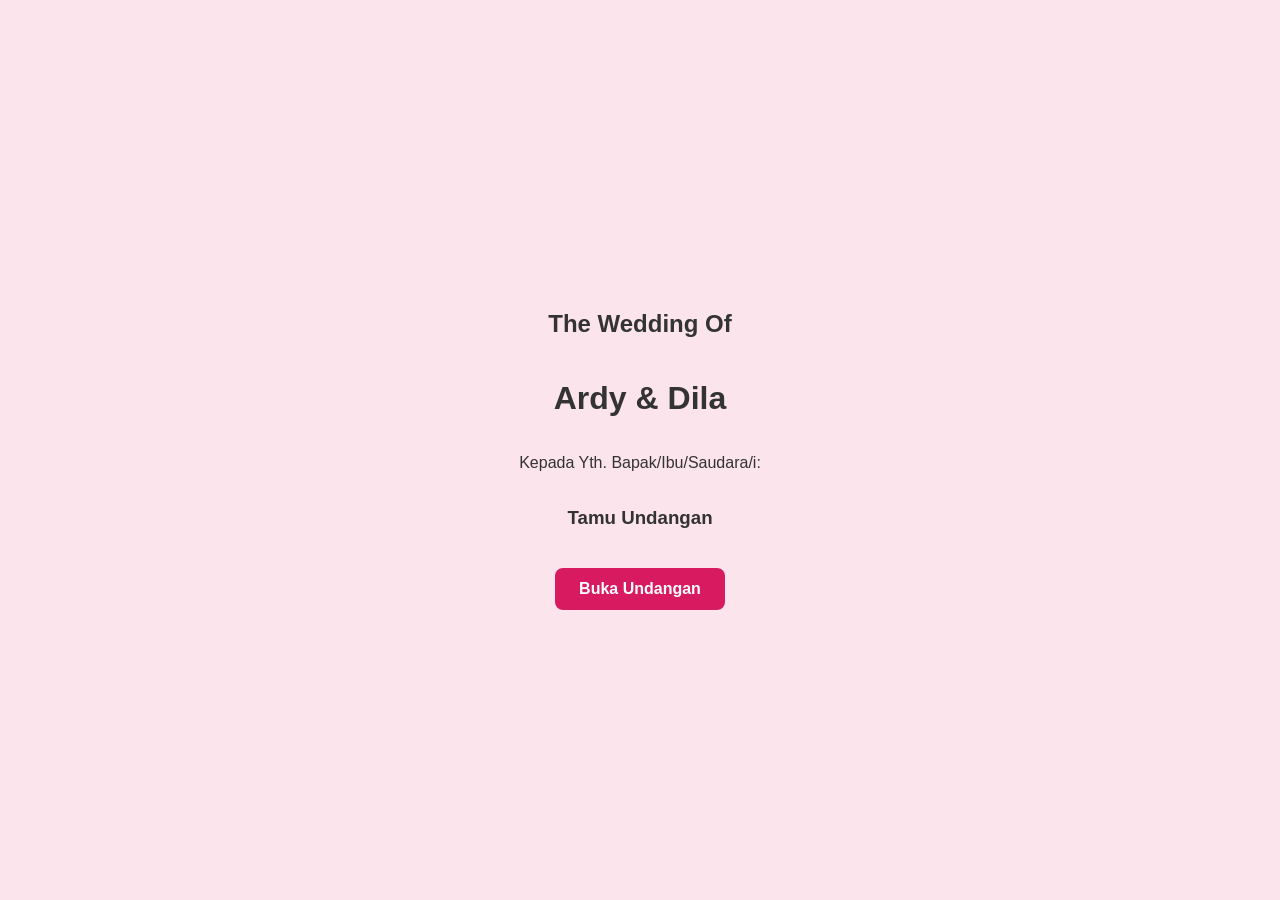
==== index.html @ 72e8aa93 "Update index.html" ====
<!DOCTYPE html>
<html lang="id">
<head>
    <meta charset="UTF-8">
    <meta name="viewport" content="width=device-width, initial-scale=1.0">
    <title>Undangan Pernikahan</title>
    <style>
        /* Ini bagian CSS untuk mengatur desain dan warna */
        body { font-family: 'Arial', sans-serif; margin: 0; padding: 0; text-align: center; background-color: #fdfdfd; color: #333; }
        
        /* Desain Sampul (Cover) */
        #cover { height: 100vh; display: flex; flex-direction: column; justify-content: center; align-items: center; background-color: #fce4ec; transition: top 1s ease-in-out; position: fixed; width: 100%; top: 0; z-index: 10; }
        .hidden { top: -100vh !important; } /* Animasi sampul terangkat ke atas */
        
        /* Desain Tombol */
        .btn { padding: 12px 24px; background-color: #d81b60; color: white; border: none; border-radius: 8px; cursor: pointer; font-size: 16px; margin-top: 20px; font-weight: bold; }
        .btn:hover { background-color: #ad144d; }
        
        /* Desain Konten Utama */
        #content { padding: 50px 20px; display: none; }
        .section { margin-bottom: 60px; }
        .timer { display: flex; justify-content: center; gap: 15px; font-size: 20px; font-weight: bold; color: #d81b60; margin-top:20px; }
    </style>
</head>
<body>

    <!-- BAGIAN SAMPUL (COVER) -->
    <div id="cover">
        <h2>The Wedding Of</h2>
        <h1>Ardy & Dila</h1>
        <p>Kepada Yth. Bapak/Ibu/Saudara/i:</p>
        
        <!-- Nama tamu akan otomatis berubah di sini -->
        <h3 id="nama-tamu">Tamu Undangan</h3> 
        
        <button class="btn" onclick="bukaUndangan()">Buka Undangan</button>
    </div>

    <!-- BAGIAN KONTEN UTAMA (Muncul setelah tombol diklik) -->
    <div id="content">
        <div class="section">
            <h2>Save The Date</h2>
            <p>Kami mengundang Anda untuk hadir pada hari bahagia kami:</p>
            <!-- Angka hitung mundur akan muncul di sini -->
            <div class="timer" id="countdown"></div>
        </div>

       <div class="section">
            <h2>Mempelai</h2>
            <p>
                <strong>Lalu Ardy Atmusani</strong><br>
                Putra dari<br>
                Bpk. Lalu Pujiatim & Ibu Ilfat Isroi Nirwani
            </p>
            
            <p>&</p>
            
            <p>
                <strong>Dila Soviana</strong><br>
                Putri dari<br>
                Bpk. Edy Damara & Ibu Ellya Nurmala
            </p>
        </div>

        <div class="section">
            <h2>Detail Acara</h2>
            <p><strong>Akad Nikah</strong><br>Minggu, 24 Oktober 2026<br>08.00 - 10.00 WIB</p>
            <p><strong>Resepsi</strong><br>Minggu, 24 Oktober 2026<br>11.00 - Selesai</p>
            <!-- Ganti href dengan link Google Maps gedung acara Anda -->
            <a href="https://maps.app.goo.gl/V5G1ffjQq5KHocdG9" target="_blank"><button class="btn">Buka Google Maps</button></a>
        </div>
    </div>

    <!-- JAVASCRIPT (Untuk fitur interaktif) -->
    <script>
        // 1. Mengambil nama tamu dari URL (contoh link: websiteanda.com/?to=Budi)
        const urlParams = new URLSearchParams(window.location.search);
        const namaTamu = urlParams.get('to');
        if (namaTamu) {
            document.getElementById('nama-tamu').innerText = namaTamu;
        }

        // 2. Fungsi membuka undangan (menghilangkan cover)
        function bukaUndangan() {
            document.getElementById('cover').classList.add('hidden');
            setTimeout(() => {
                document.getElementById('content').style.display = 'block';
            }, 800); // Menunggu animasi cover selesai
        }

        // 3. Fitur Hitung Mundur (Ganti tanggal di bawah dengan tanggal acara Anda)
        const tanggalPernikahan = new Date("Oct 24, 2026 11:00:00").getTime();
        setInterval(function() {
            const sekarang = new Date().getTime();
            const jarak = tanggalPernikahan - sekarang;

            const hari = Math.floor(jarak / (1000 * 60 * 60 * 24));
            const jam = Math.floor((jarak % (1000 * 60 * 60 * 24)) / (1000 * 60 * 60));
            const menit = Math.floor((jarak % (1000 * 60 * 60)) / (1000 * 60));
            const detik = Math.floor((jarak % (1000 * 60)) / 1000);

            if(jarak > 0) {
                document.getElementById("countdown").innerHTML = hari + " Hari " + jam + " Jam " + menit + " Menit " + detik + " Detik ";
            } else {
                document.getElementById("countdown").innerHTML = "Acara Sedang Berlangsung / Selesai";
            }
        }, 1000);
    </script>
</body>
</html>
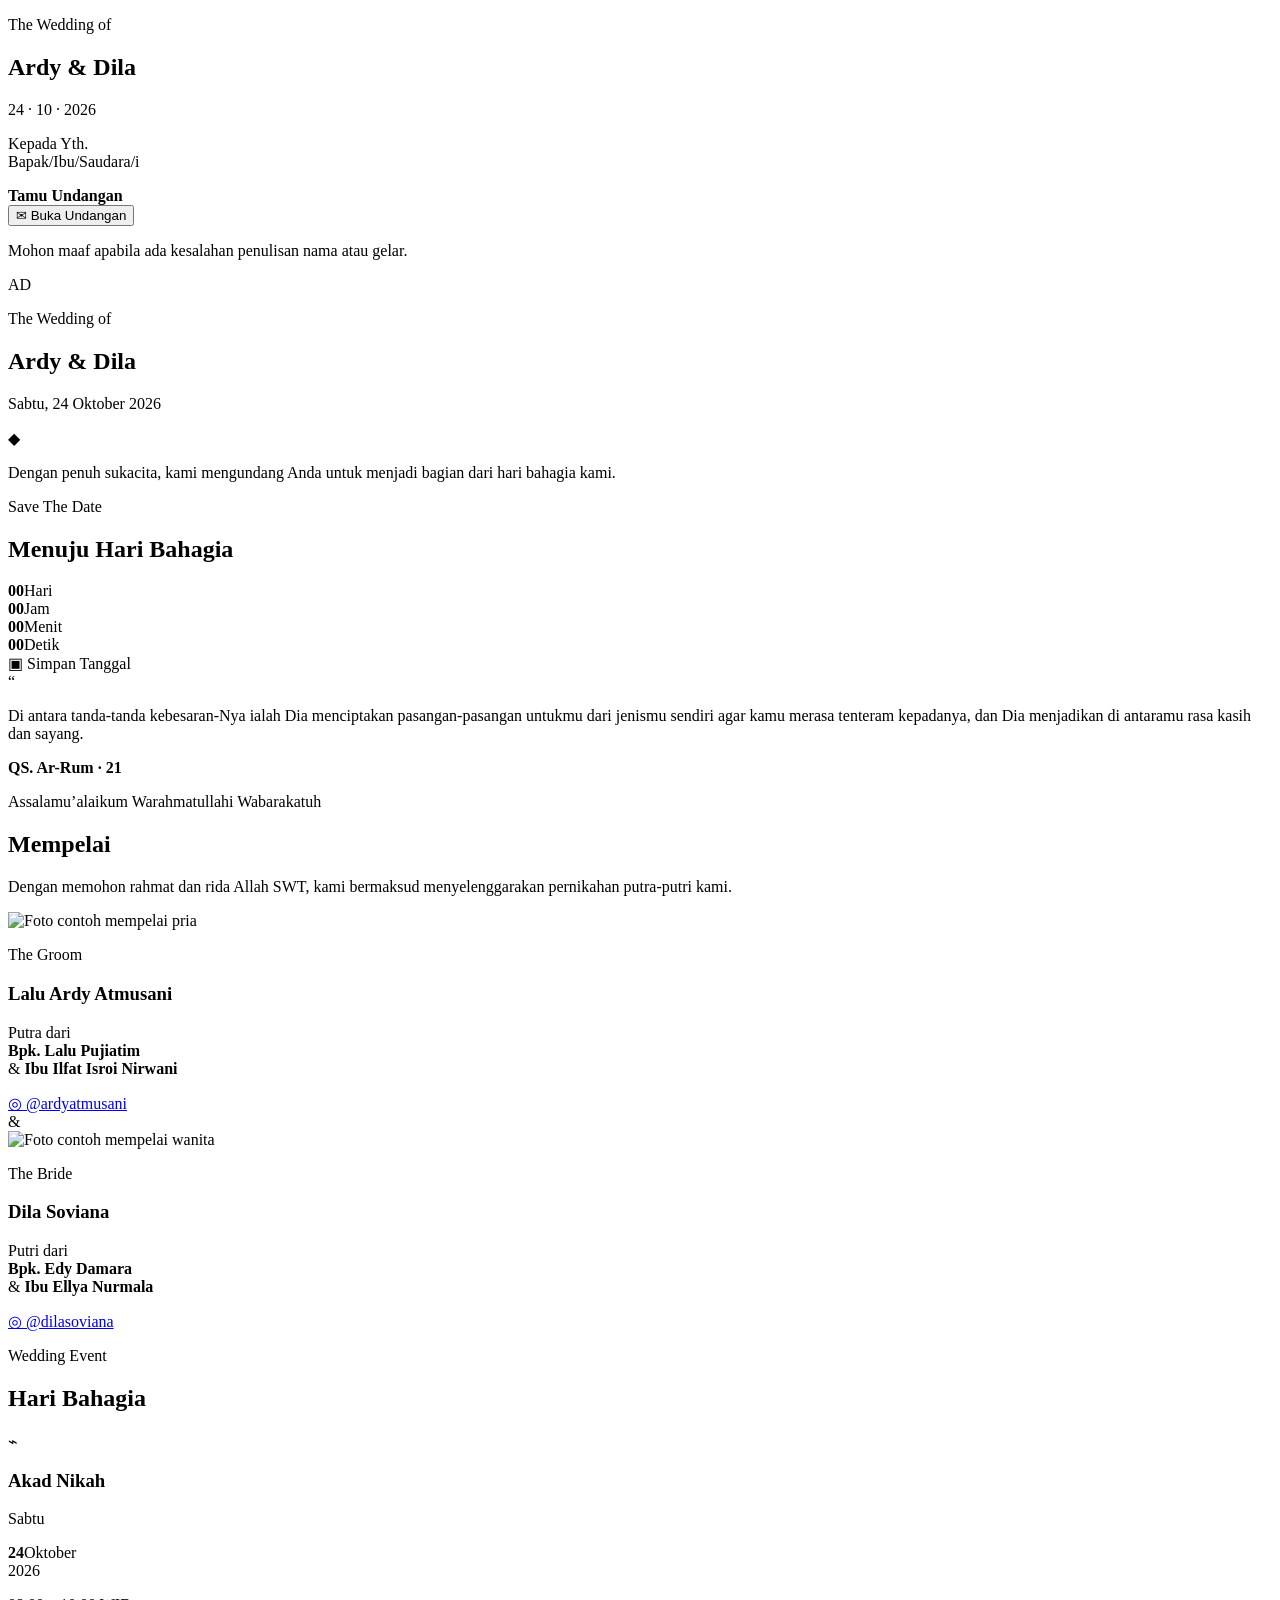
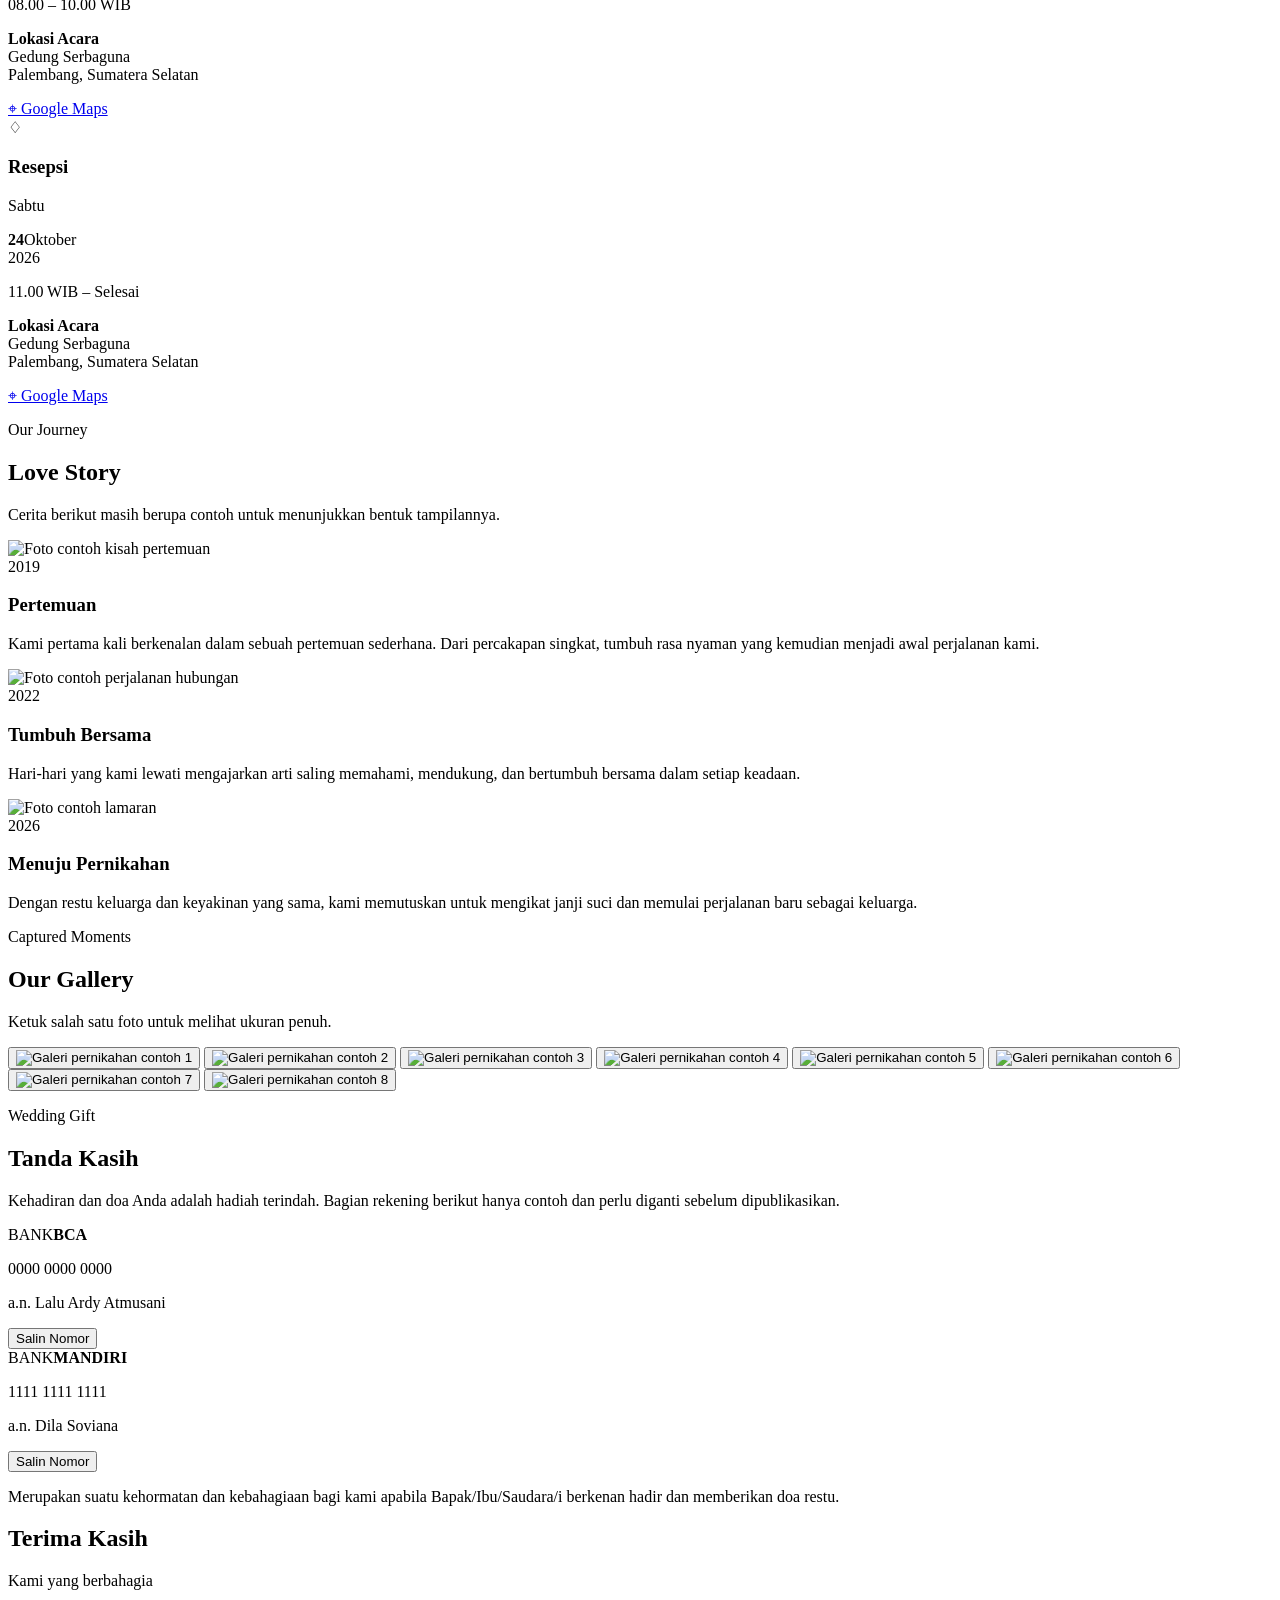
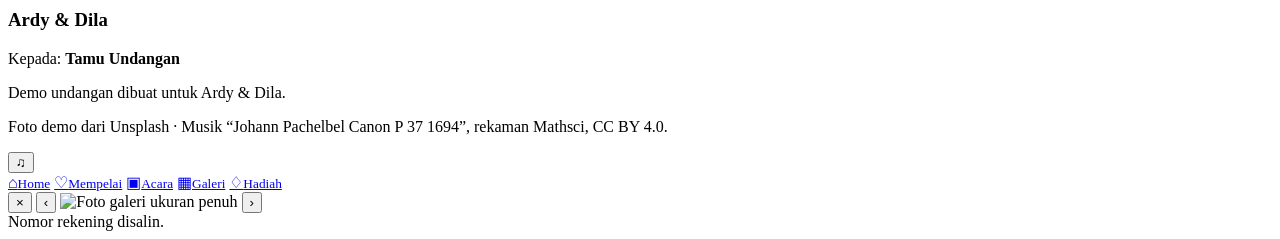
==== commit d688b0e8: "Add files via upload" ====
--- a/index.html
+++ b/index.html
@@ -1,110 +1,312 @@
-<!DOCTYPE html>
+<!doctype html>
 <html lang="id">
 <head>
-    <meta charset="UTF-8">
-    <meta name="viewport" content="width=device-width, initial-scale=1.0">
-    <title>Undangan Pernikahan</title>
-    <style>
-        /* Ini bagian CSS untuk mengatur desain dan warna */
-        body { font-family: 'Arial', sans-serif; margin: 0; padding: 0; text-align: center; background-color: #fdfdfd; color: #333; }
-        
-        /* Desain Sampul (Cover) */
-        #cover { height: 100vh; display: flex; flex-direction: column; justify-content: center; align-items: center; background-color: #fce4ec; transition: top 1s ease-in-out; position: fixed; width: 100%; top: 0; z-index: 10; }
-        .hidden { top: -100vh !important; } /* Animasi sampul terangkat ke atas */
-        
-        /* Desain Tombol */
-        .btn { padding: 12px 24px; background-color: #d81b60; color: white; border: none; border-radius: 8px; cursor: pointer; font-size: 16px; margin-top: 20px; font-weight: bold; }
-        .btn:hover { background-color: #ad144d; }
-        
-        /* Desain Konten Utama */
-        #content { padding: 50px 20px; display: none; }
-        .section { margin-bottom: 60px; }
-        .timer { display: flex; justify-content: center; gap: 15px; font-size: 20px; font-weight: bold; color: #d81b60; margin-top:20px; }
-    </style>
+  <meta charset="utf-8">
+  <meta name="viewport" content="width=device-width, initial-scale=1, viewport-fit=cover">
+  <meta name="theme-color" content="#27342c">
+  <meta name="description" content="Undangan pernikahan Ardy & Dila — Sabtu, 24 Oktober 2026.">
+  <meta property="og:type" content="website">
+  <meta property="og:title" content="The Wedding of Ardy & Dila">
+  <meta property="og:description" content="Kami mengundang Anda untuk hadir pada hari bahagia kami.">
+  <meta property="og:image" content="https://images.unsplash.com/photo-1519741497674-611481863552?auto=format&fit=crop&w=1200&q=85">
+  <title>The Wedding of Ardy & Dila</title>
+
+  <link rel="preconnect" href="https://fonts.googleapis.com">
+  <link rel="preconnect" href="https://fonts.gstatic.com" crossorigin>
+  <link href="https://fonts.googleapis.com/css2?family=Cormorant+Garamond:wght@400;500;600;700&family=Great+Vibes&family=Montserrat:wght@300;400;500;600&display=swap" rel="stylesheet">
+  <link rel="stylesheet" href="assets/css/style.css">
 </head>
-<body>
-
-    <!-- BAGIAN SAMPUL (COVER) -->
-    <div id="cover">
-        <h2>The Wedding Of</h2>
-        <h1>Ardy & Dila</h1>
-        <p>Kepada Yth. Bapak/Ibu/Saudara/i:</p>
-        
-        <!-- Nama tamu akan otomatis berubah di sini -->
-        <h3 id="nama-tamu">Tamu Undangan</h3> 
-        
-        <button class="btn" onclick="bukaUndangan()">Buka Undangan</button>
+<body class="is-locked">
+  <noscript>
+    <div class="noscript">Aktifkan JavaScript untuk membuka undangan.</div>
+  </noscript>
+
+  <div id="petals" class="petals" aria-hidden="true"></div>
+
+  <section id="cover" class="cover" aria-label="Sampul undangan">
+    <div class="cover__image" aria-hidden="true"></div>
+    <div class="cover__overlay" aria-hidden="true"></div>
+    <div class="cover__frame" aria-hidden="true"></div>
+    <div class="cover__content">
+      <p class="eyebrow cover__eyebrow">The Wedding of</p>
+      <h1 class="cover__names">Ardy <span>&</span> Dila</h1>
+      <p class="cover__date">24 · 10 · 2026</p>
+
+      <div class="guest-card">
+        <p>Kepada Yth.<br>Bapak/Ibu/Saudara/i</p>
+        <strong id="guestNameCover">Tamu Undangan</strong>
+      </div>
+
+      <button id="openInvitation" class="button button--light" type="button">
+        <span class="button__icon" aria-hidden="true">✉</span>
+        Buka Undangan
+      </button>
+      <p class="cover__note">Mohon maaf apabila ada kesalahan penulisan nama atau gelar.</p>
     </div>
-
-    <!-- BAGIAN KONTEN UTAMA (Muncul setelah tombol diklik) -->
-    <div id="content">
-        <div class="section">
-            <h2>Save The Date</h2>
-            <p>Kami mengundang Anda untuk hadir pada hari bahagia kami:</p>
-            <!-- Angka hitung mundur akan muncul di sini -->
-            <div class="timer" id="countdown"></div>
-        </div>
-
-       <div class="section">
-            <h2>Mempelai</h2>
-            <p>
-                <strong>Lalu Ardy Atmusani</strong><br>
-                Putra dari<br>
-                Bpk. Lalu Pujiatim & Ibu Ilfat Isroi Nirwani
-            </p>
-            
-            <p>&</p>
-            
-            <p>
-                <strong>Dila Soviana</strong><br>
-                Putri dari<br>
-                Bpk. Edy Damara & Ibu Ellya Nurmala
-            </p>
-        </div>
-
-        <div class="section">
-            <h2>Detail Acara</h2>
-            <p><strong>Akad Nikah</strong><br>Minggu, 24 Oktober 2026<br>08.00 - 10.00 WIB</p>
-            <p><strong>Resepsi</strong><br>Minggu, 24 Oktober 2026<br>11.00 - Selesai</p>
-            <!-- Ganti href dengan link Google Maps gedung acara Anda -->
-            <a href="https://maps.app.goo.gl/V5G1ffjQq5KHocdG9" target="_blank"><button class="btn">Buka Google Maps</button></a>
-        </div>
-    </div>
-
-    <!-- JAVASCRIPT (Untuk fitur interaktif) -->
-    <script>
-        // 1. Mengambil nama tamu dari URL (contoh link: websiteanda.com/?to=Budi)
-        const urlParams = new URLSearchParams(window.location.search);
-        const namaTamu = urlParams.get('to');
-        if (namaTamu) {
-            document.getElementById('nama-tamu').innerText = namaTamu;
-        }
-
-        // 2. Fungsi membuka undangan (menghilangkan cover)
-        function bukaUndangan() {
-            document.getElementById('cover').classList.add('hidden');
-            setTimeout(() => {
-                document.getElementById('content').style.display = 'block';
-            }, 800); // Menunggu animasi cover selesai
-        }
-
-        // 3. Fitur Hitung Mundur (Ganti tanggal di bawah dengan tanggal acara Anda)
-        const tanggalPernikahan = new Date("Oct 24, 2026 11:00:00").getTime();
-        setInterval(function() {
-            const sekarang = new Date().getTime();
-            const jarak = tanggalPernikahan - sekarang;
-
-            const hari = Math.floor(jarak / (1000 * 60 * 60 * 24));
-            const jam = Math.floor((jarak % (1000 * 60 * 60 * 24)) / (1000 * 60 * 60));
-            const menit = Math.floor((jarak % (1000 * 60 * 60)) / (1000 * 60));
-            const detik = Math.floor((jarak % (1000 * 60)) / 1000);
-
-            if(jarak > 0) {
-                document.getElementById("countdown").innerHTML = hari + " Hari " + jam + " Jam " + menit + " Menit " + detik + " Detik ";
-            } else {
-                document.getElementById("countdown").innerHTML = "Acara Sedang Berlangsung / Selesai";
-            }
-        }, 1000);
-    </script>
+  </section>
+
+  <main id="invitation" class="page-shell" aria-hidden="true">
+    <section id="home" class="hero section section--full">
+      <div class="hero__image" aria-hidden="true"></div>
+      <div class="hero__overlay" aria-hidden="true"></div>
+      <div class="hero__content reveal reveal--zoom">
+        <div class="monogram" aria-label="Monogram AD">AD</div>
+        <p class="eyebrow">The Wedding of</p>
+        <h2 class="script-title script-title--hero">Ardy & Dila</h2>
+        <p class="hero__date">Sabtu, 24 Oktober 2026</p>
+        <div class="ornament" aria-hidden="true"><span></span>◆<span></span></div>
+        <p class="hero__welcome">Dengan penuh sukacita, kami mengundang Anda untuk menjadi bagian dari hari bahagia kami.</p>
+      </div>
+      <a class="scroll-cue" href="#countdown" aria-label="Gulir ke bawah"><span></span></a>
+    </section>
+
+    <section id="countdown" class="section section--cream countdown-section">
+      <div class="section__inner reveal">
+        <p class="eyebrow">Save The Date</p>
+        <h2 class="script-title">Menuju Hari Bahagia</h2>
+        <div id="countdownGrid" class="countdown" aria-label="Hitung mundur acara">
+          <div class="countdown__item"><strong id="days">00</strong><span>Hari</span></div>
+          <div class="countdown__item"><strong id="hours">00</strong><span>Jam</span></div>
+          <div class="countdown__item"><strong id="minutes">00</strong><span>Menit</span></div>
+          <div class="countdown__item"><strong id="seconds">00</strong><span>Detik</span></div>
+        </div>
+        <a id="calendarButton" class="button button--dark" target="_blank" rel="noopener noreferrer">
+          <span class="button__icon" aria-hidden="true">▣</span>
+          Simpan Tanggal
+        </a>
+      </div>
+    </section>
+
+    <section class="section verse-section">
+      <div class="verse-section__image" aria-hidden="true"></div>
+      <div class="verse-section__overlay" aria-hidden="true"></div>
+      <div class="section__inner verse reveal">
+        <span class="quote-mark" aria-hidden="true">“</span>
+        <p>Di antara tanda-tanda kebesaran-Nya ialah Dia menciptakan pasangan-pasangan untukmu dari jenismu sendiri agar kamu merasa tenteram kepadanya, dan Dia menjadikan di antaramu rasa kasih dan sayang.</p>
+        <strong>QS. Ar-Rum · 21</strong>
+      </div>
+    </section>
+
+    <section id="couple" class="section section--paper couple-section">
+      <div class="section__inner">
+        <div class="section-heading reveal">
+          <p class="eyebrow">Assalamu’alaikum Warahmatullahi Wabarakatuh</p>
+          <h2 class="script-title">Mempelai</h2>
+          <p>Dengan memohon rahmat dan rida Allah SWT, kami bermaksud menyelenggarakan pernikahan putra-putri kami.</p>
+        </div>
+
+        <article class="person reveal reveal--left">
+          <div class="person__portrait person__portrait--groom">
+            <img src="https://images.unsplash.com/photo-1500648767791-00dcc994a43e?auto=format&fit=crop&w=900&q=82" alt="Foto contoh mempelai pria" loading="lazy">
+          </div>
+          <p class="eyebrow">The Groom</p>
+          <h3>Lalu Ardy Atmusani</h3>
+          <p>Putra dari<br><strong>Bpk. Lalu Pujiatim</strong><br>&amp; <strong>Ibu Ilfat Isroi Nirwani</strong></p>
+          <a class="social-link" href="https://instagram.com/ardyatmusani" target="_blank" rel="noopener noreferrer" aria-label="Instagram Ardy">◎ @ardyatmusani</a>
+        </article>
+
+        <div class="ampersand reveal" aria-hidden="true">&</div>
+
+        <article class="person reveal reveal--right">
+          <div class="person__portrait person__portrait--bride">
+            <img src="https://images.unsplash.com/photo-1494790108377-be9c29b29330?auto=format&fit=crop&w=900&q=82" alt="Foto contoh mempelai wanita" loading="lazy">
+          </div>
+          <p class="eyebrow">The Bride</p>
+          <h3>Dila Soviana</h3>
+          <p>Putri dari<br><strong>Bpk. Edy Damara</strong><br>&amp; <strong>Ibu Ellya Nurmala</strong></p>
+          <a class="social-link" href="https://instagram.com/" target="_blank" rel="noopener noreferrer" aria-label="Instagram Dila">◎ @dilasoviana</a>
+        </article>
+      </div>
+    </section>
+
+    <section id="event" class="section event-section">
+      <div class="event-section__image" aria-hidden="true"></div>
+      <div class="event-section__overlay" aria-hidden="true"></div>
+      <div class="section__inner">
+        <div class="section-heading section-heading--light reveal">
+          <p class="eyebrow">Wedding Event</p>
+          <h2 class="script-title">Hari Bahagia</h2>
+        </div>
+
+        <div class="event-cards">
+          <article class="event-card reveal reveal--left">
+            <div class="event-card__icon" aria-hidden="true">⌁</div>
+            <h3>Akad Nikah</h3>
+            <p class="event-card__day">Sabtu</p>
+            <div class="event-card__date"><strong>24</strong><span>Oktober<br>2026</span></div>
+            <p class="event-card__time">08.00 – 10.00 WIB</p>
+            <div class="event-card__line"></div>
+            <p><strong>Lokasi Acara</strong><br>Gedung Serbaguna<br>Palembang, Sumatera Selatan</p>
+            <a class="button button--outline" href="https://maps.app.goo.gl/V5G1ffjQq5KHocdG9" target="_blank" rel="noopener noreferrer">⌖ Google Maps</a>
+          </article>
+
+          <article class="event-card reveal reveal--right">
+            <div class="event-card__icon" aria-hidden="true">♢</div>
+            <h3>Resepsi</h3>
+            <p class="event-card__day">Sabtu</p>
+            <div class="event-card__date"><strong>24</strong><span>Oktober<br>2026</span></div>
+            <p class="event-card__time">11.00 WIB – Selesai</p>
+            <div class="event-card__line"></div>
+            <p><strong>Lokasi Acara</strong><br>Gedung Serbaguna<br>Palembang, Sumatera Selatan</p>
+            <a class="button button--outline" href="https://maps.app.goo.gl/V5G1ffjQq5KHocdG9" target="_blank" rel="noopener noreferrer">⌖ Google Maps</a>
+          </article>
+        </div>
+      </div>
+    </section>
+
+    <section id="story" class="section section--cream story-section">
+      <div class="section__inner">
+        <div class="section-heading reveal">
+          <p class="eyebrow">Our Journey</p>
+          <h2 class="script-title">Love Story</h2>
+          <p>Cerita berikut masih berupa contoh untuk menunjukkan bentuk tampilannya.</p>
+        </div>
+
+        <div class="timeline">
+          <article class="timeline__item reveal reveal--left">
+            <div class="timeline__image">
+              <img src="https://images.unsplash.com/photo-1529636798458-92182e662485?auto=format&fit=crop&w=1000&q=82" alt="Foto contoh kisah pertemuan" loading="lazy">
+            </div>
+            <div class="timeline__content">
+              <time>2019</time>
+              <h3>Pertemuan</h3>
+              <p>Kami pertama kali berkenalan dalam sebuah pertemuan sederhana. Dari percakapan singkat, tumbuh rasa nyaman yang kemudian menjadi awal perjalanan kami.</p>
+            </div>
+          </article>
+
+          <article class="timeline__item timeline__item--reverse reveal reveal--right">
+            <div class="timeline__image">
+              <img src="https://images.unsplash.com/photo-1511285560929-80b456fea0bc?auto=format&fit=crop&w=1000&q=82" alt="Foto contoh perjalanan hubungan" loading="lazy">
+            </div>
+            <div class="timeline__content">
+              <time>2022</time>
+              <h3>Tumbuh Bersama</h3>
+              <p>Hari-hari yang kami lewati mengajarkan arti saling memahami, mendukung, dan bertumbuh bersama dalam setiap keadaan.</p>
+            </div>
+          </article>
+
+          <article class="timeline__item reveal reveal--left">
+            <div class="timeline__image">
+              <img src="https://images.unsplash.com/photo-1544078751-58fee2d8a03b?auto=format&fit=crop&w=1000&q=82" alt="Foto contoh lamaran" loading="lazy">
+            </div>
+            <div class="timeline__content">
+              <time>2026</time>
+              <h3>Menuju Pernikahan</h3>
+              <p>Dengan restu keluarga dan keyakinan yang sama, kami memutuskan untuk mengikat janji suci dan memulai perjalanan baru sebagai keluarga.</p>
+            </div>
+          </article>
+        </div>
+      </div>
+    </section>
+
+    <section id="gallery" class="section section--paper gallery-section">
+      <div class="section__inner section__inner--wide">
+        <div class="section-heading reveal">
+          <p class="eyebrow">Captured Moments</p>
+          <h2 class="script-title">Our Gallery</h2>
+          <p>Ketuk salah satu foto untuk melihat ukuran penuh.</p>
+        </div>
+
+        <div class="gallery" aria-label="Galeri foto contoh">
+          <button class="gallery__item gallery__item--tall reveal" data-full="https://images.unsplash.com/photo-1519741497674-611481863552?auto=format&fit=crop&w=1800&q=90" type="button">
+            <img src="https://images.unsplash.com/photo-1519741497674-611481863552?auto=format&fit=crop&w=800&q=80" alt="Galeri pernikahan contoh 1" loading="lazy">
+          </button>
+          <button class="gallery__item reveal" data-full="https://images.unsplash.com/photo-1606800052052-a08af7148866?auto=format&fit=crop&w=1800&q=90" type="button">
+            <img src="https://images.unsplash.com/photo-1606800052052-a08af7148866?auto=format&fit=crop&w=800&q=80" alt="Galeri pernikahan contoh 2" loading="lazy">
+          </button>
+          <button class="gallery__item reveal" data-full="https://images.unsplash.com/photo-1511285560929-80b456fea0bc?auto=format&fit=crop&w=1800&q=90" type="button">
+            <img src="https://images.unsplash.com/photo-1511285560929-80b456fea0bc?auto=format&fit=crop&w=800&q=80" alt="Galeri pernikahan contoh 3" loading="lazy">
+          </button>
+          <button class="gallery__item gallery__item--wide reveal" data-full="https://images.unsplash.com/photo-1544078751-58fee2d8a03b?auto=format&fit=crop&w=1800&q=90" type="button">
+            <img src="https://images.unsplash.com/photo-1544078751-58fee2d8a03b?auto=format&fit=crop&w=1200&q=80" alt="Galeri pernikahan contoh 4" loading="lazy">
+          </button>
+          <button class="gallery__item reveal" data-full="https://images.unsplash.com/photo-1532712938310-34cb3982ef74?auto=format&fit=crop&w=1800&q=90" type="button">
+            <img src="https://images.unsplash.com/photo-1532712938310-34cb3982ef74?auto=format&fit=crop&w=800&q=80" alt="Galeri pernikahan contoh 5" loading="lazy">
+          </button>
+          <button class="gallery__item gallery__item--tall reveal" data-full="https://images.unsplash.com/photo-1519225421980-715cb0215aed?auto=format&fit=crop&w=1800&q=90" type="button">
+            <img src="https://images.unsplash.com/photo-1519225421980-715cb0215aed?auto=format&fit=crop&w=800&q=80" alt="Galeri pernikahan contoh 6" loading="lazy">
+          </button>
+          <button class="gallery__item reveal" data-full="https://images.unsplash.com/photo-1520854221256-17451cc331bf?auto=format&fit=crop&w=1800&q=90" type="button">
+            <img src="https://images.unsplash.com/photo-1520854221256-17451cc331bf?auto=format&fit=crop&w=800&q=80" alt="Galeri pernikahan contoh 7" loading="lazy">
+          </button>
+          <button class="gallery__item reveal" data-full="https://images.unsplash.com/photo-1475721027785-f74eccf877e2?auto=format&fit=crop&w=1800&q=90" type="button">
+            <img src="https://images.unsplash.com/photo-1475721027785-f74eccf877e2?auto=format&fit=crop&w=800&q=80" alt="Galeri pernikahan contoh 8" loading="lazy">
+          </button>
+        </div>
+      </div>
+    </section>
+
+    <section id="gift" class="section gift-section">
+      <div class="gift-section__image" aria-hidden="true"></div>
+      <div class="gift-section__overlay" aria-hidden="true"></div>
+      <div class="section__inner">
+        <div class="section-heading section-heading--light reveal">
+          <p class="eyebrow">Wedding Gift</p>
+          <h2 class="script-title">Tanda Kasih</h2>
+          <p>Kehadiran dan doa Anda adalah hadiah terindah. Bagian rekening berikut hanya contoh dan perlu diganti sebelum dipublikasikan.</p>
+        </div>
+
+        <div class="gift-cards">
+          <article class="bank-card reveal reveal--left">
+            <div class="bank-card__top"><span>BANK</span><strong>BCA</strong></div>
+            <p class="bank-card__number">0000 0000 0000</p>
+            <p>a.n. Lalu Ardy Atmusani</p>
+            <button class="copy-button" type="button" data-copy="000000000000">Salin Nomor</button>
+          </article>
+
+          <article class="bank-card bank-card--light reveal reveal--right">
+            <div class="bank-card__top"><span>BANK</span><strong>MANDIRI</strong></div>
+            <p class="bank-card__number">1111 1111 1111</p>
+            <p>a.n. Dila Soviana</p>
+            <button class="copy-button" type="button" data-copy="111111111111">Salin Nomor</button>
+          </article>
+        </div>
+      </div>
+    </section>
+
+    <section class="section closing-section">
+      <div class="closing-section__image" aria-hidden="true"></div>
+      <div class="closing-section__overlay" aria-hidden="true"></div>
+      <div class="section__inner closing reveal reveal--zoom">
+        <p>Merupakan suatu kehormatan dan kebahagiaan bagi kami apabila Bapak/Ibu/Saudara/i berkenan hadir dan memberikan doa restu.</p>
+        <h2 class="script-title">Terima Kasih</h2>
+        <p class="eyebrow">Kami yang berbahagia</p>
+        <h3>Ardy & Dila</h3>
+        <p class="closing__guest">Kepada: <strong id="guestNameClosing">Tamu Undangan</strong></p>
+      </div>
+    </section>
+
+    <footer class="footer">
+      <p>Demo undangan dibuat untuk Ardy & Dila.</p>
+      <p class="footer__credits">Foto demo dari Unsplash · Musik “Johann Pachelbel Canon P 37 1694”, rekaman Mathsci, CC BY 4.0.</p>
+    </footer>
+  </main>
+
+  <button id="musicToggle" class="floating-button music-button" type="button" aria-label="Putar atau jeda musik" title="Musik">
+    <span class="music-button__disc" aria-hidden="true">♫</span>
+  </button>
+
+  <nav id="bottomNav" class="bottom-nav" aria-label="Navigasi undangan">
+    <a href="#home" data-section="home" aria-label="Beranda"><span>⌂</span><small>Home</small></a>
+    <a href="#couple" data-section="couple" aria-label="Mempelai"><span>♡</span><small>Mempelai</small></a>
+    <a href="#event" data-section="event" aria-label="Acara"><span>▣</span><small>Acara</small></a>
+    <a href="#gallery" data-section="gallery" aria-label="Galeri"><span>▦</span><small>Galeri</small></a>
+    <a href="#gift" data-section="gift" aria-label="Hadiah"><span>♢</span><small>Hadiah</small></a>
+  </nav>
+
+  <div id="lightbox" class="lightbox" role="dialog" aria-modal="true" aria-label="Tampilan foto penuh" aria-hidden="true">
+    <button id="lightboxClose" class="lightbox__close" type="button" aria-label="Tutup galeri">×</button>
+    <button id="lightboxPrev" class="lightbox__nav lightbox__nav--prev" type="button" aria-label="Foto sebelumnya">‹</button>
+    <img id="lightboxImage" src="" alt="Foto galeri ukuran penuh">
+    <button id="lightboxNext" class="lightbox__nav lightbox__nav--next" type="button" aria-label="Foto berikutnya">›</button>
+  </div>
+
+  <div id="toast" class="toast" role="status" aria-live="polite">Nomor rekening disalin.</div>
+
+  <audio id="backgroundMusic" loop preload="none">
+    <source src="https://upload.wikimedia.org/wikipedia/commons/e/e5/Johann_Pachelbel_Canon_P_37_1694.mp3" type="audio/mpeg">
+  </audio>
+
+  <script src="assets/js/script.js"></script>
 </body>
 </html>
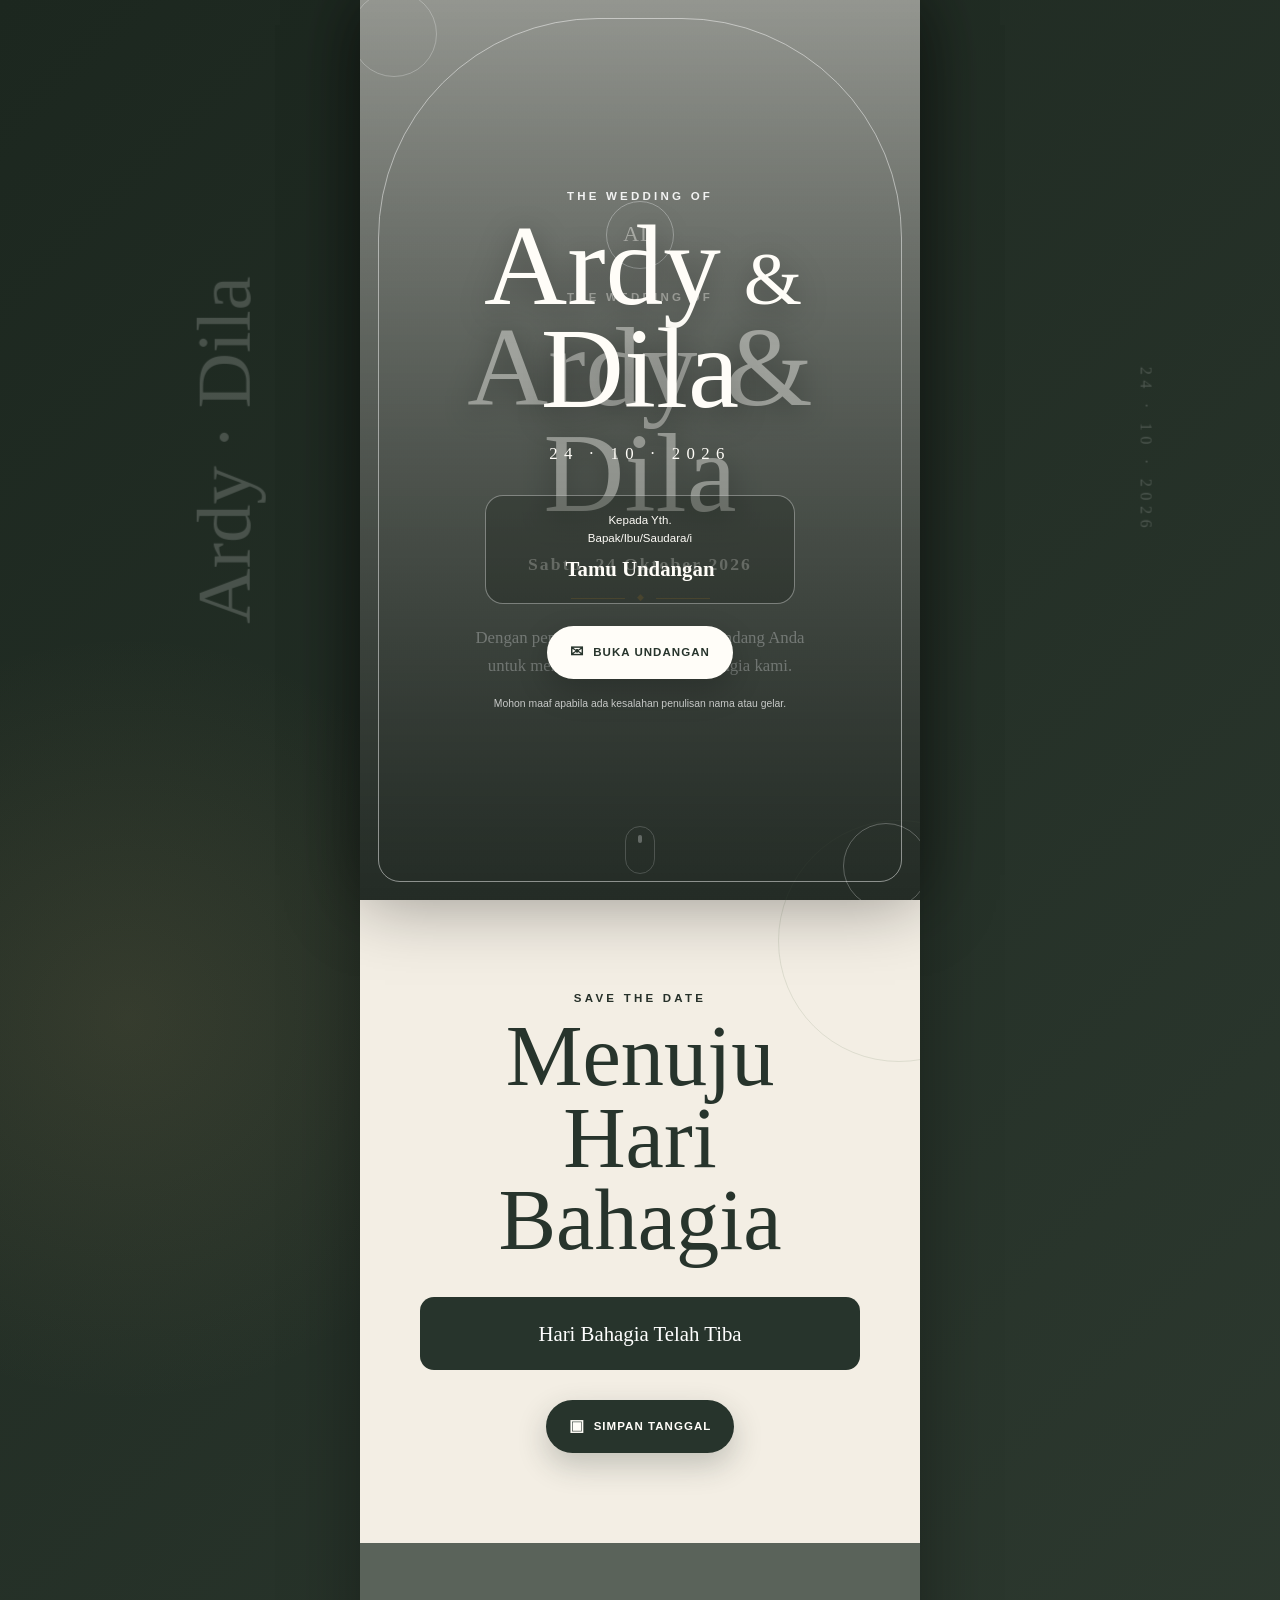
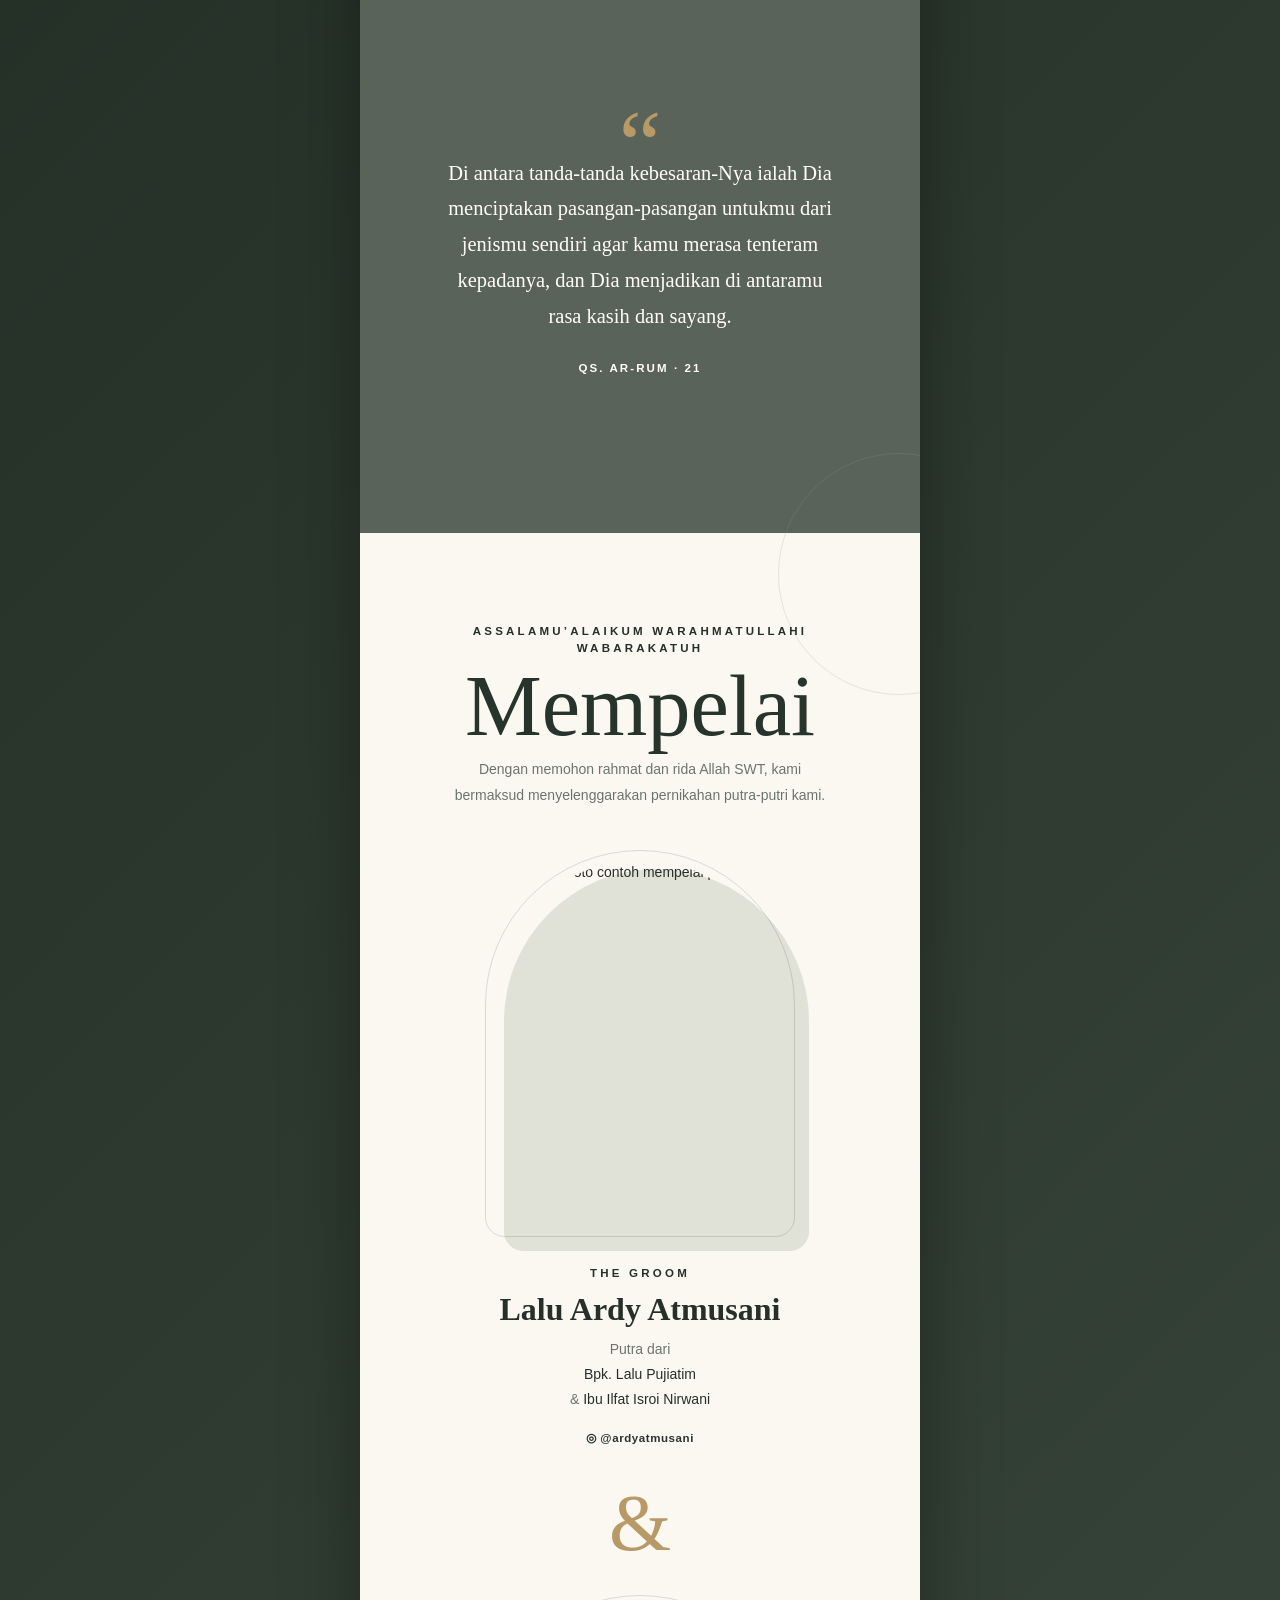
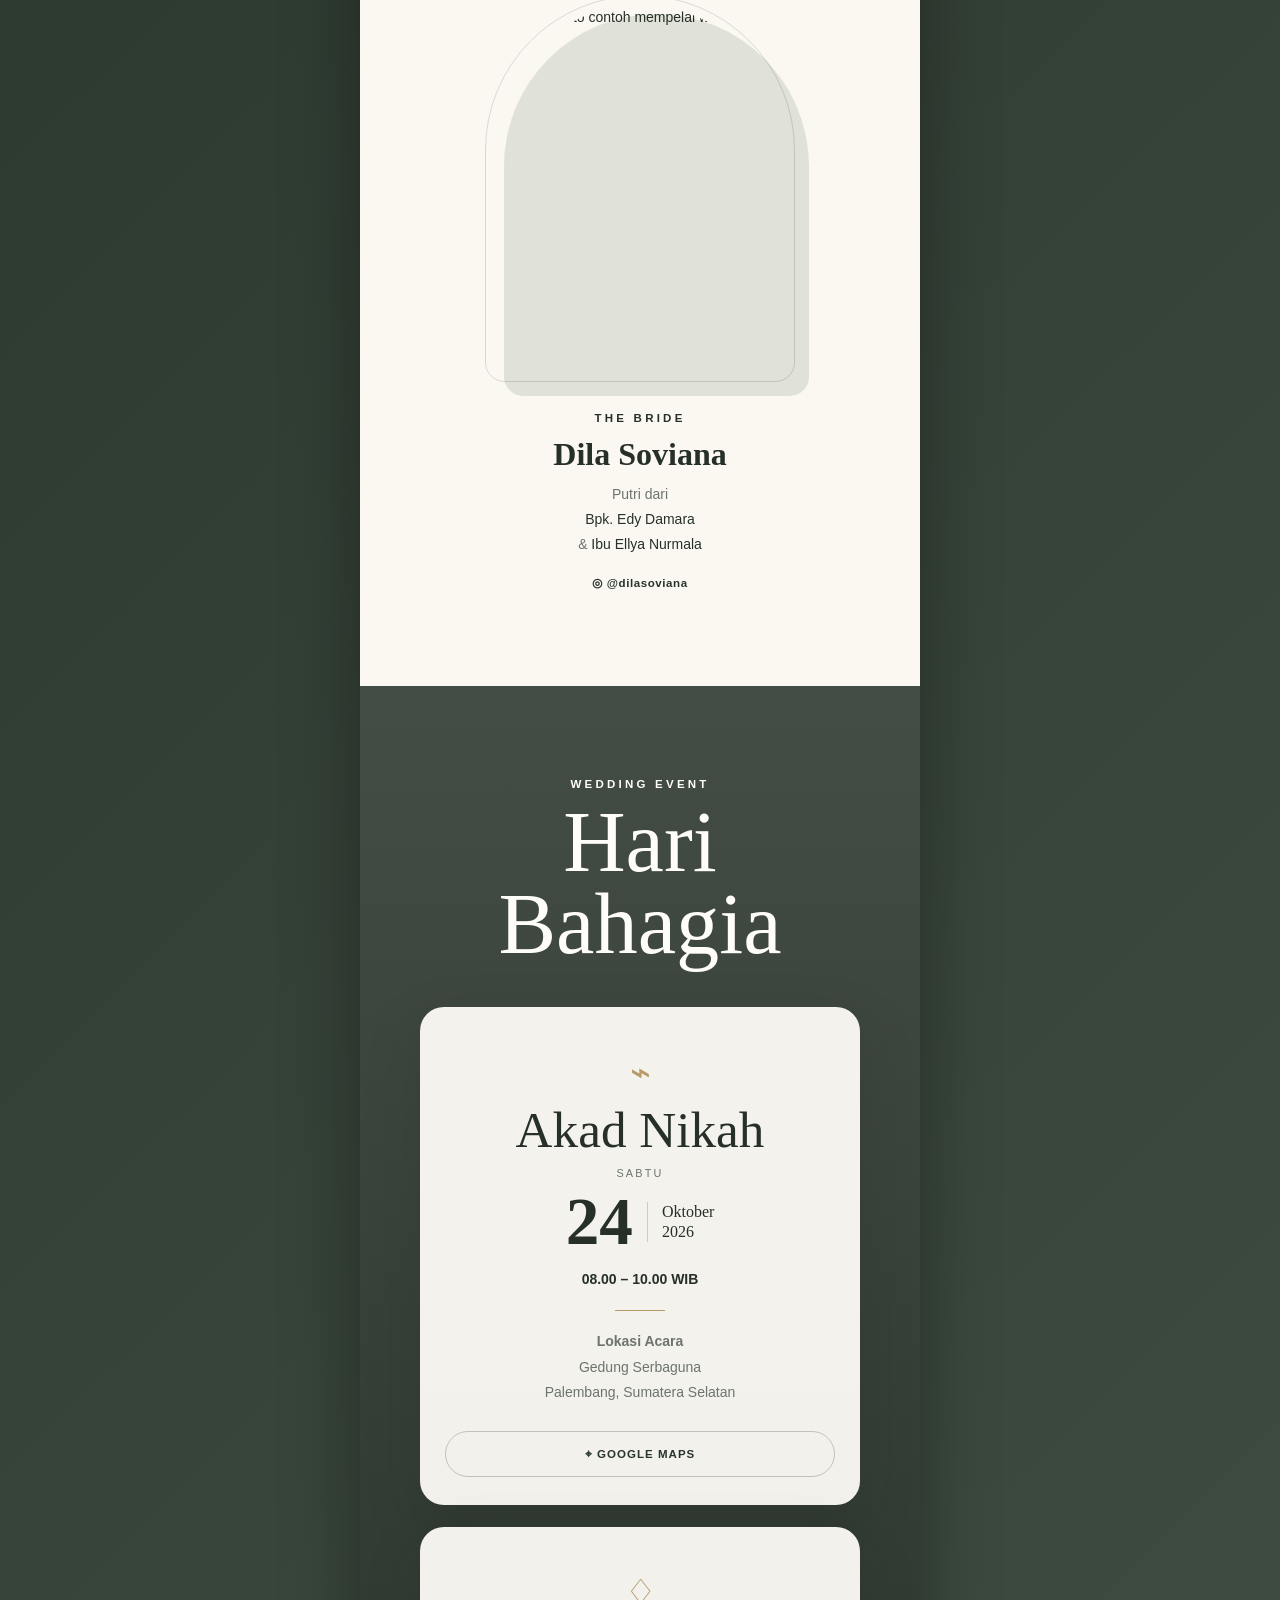
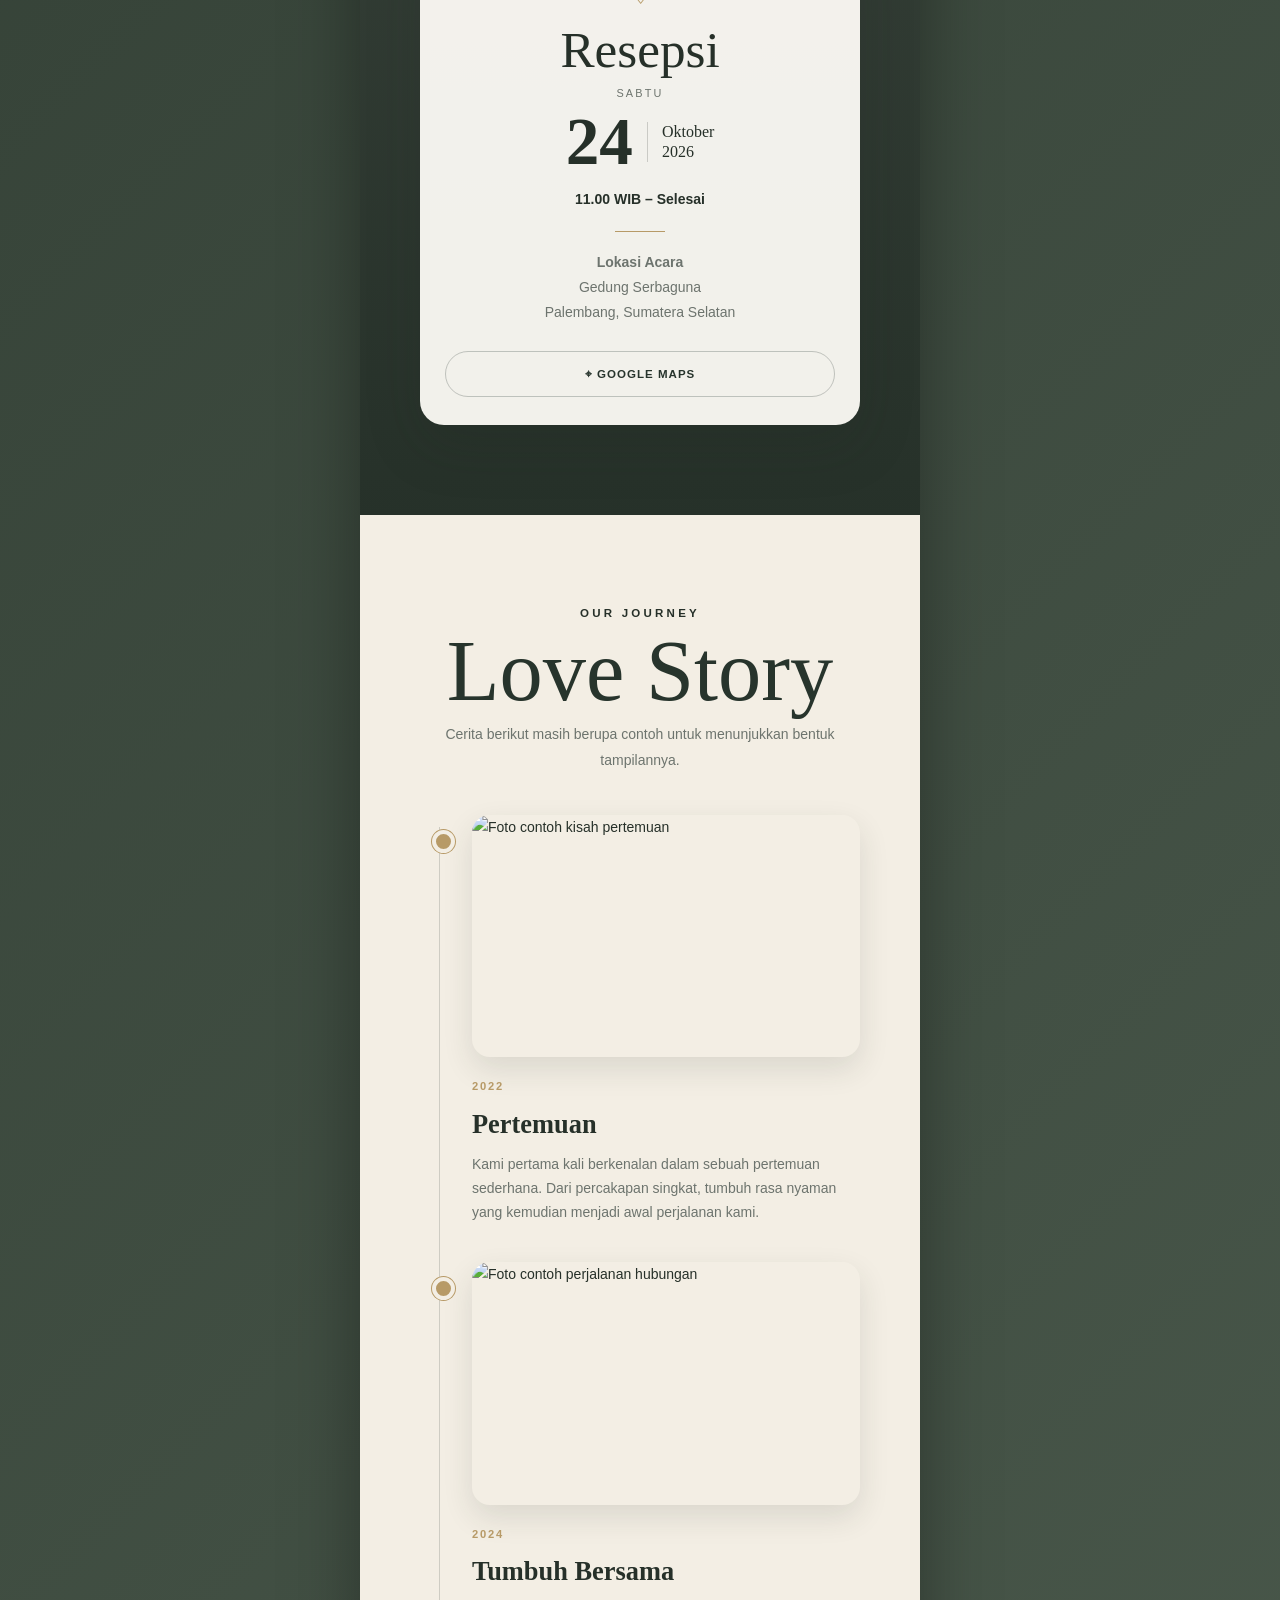
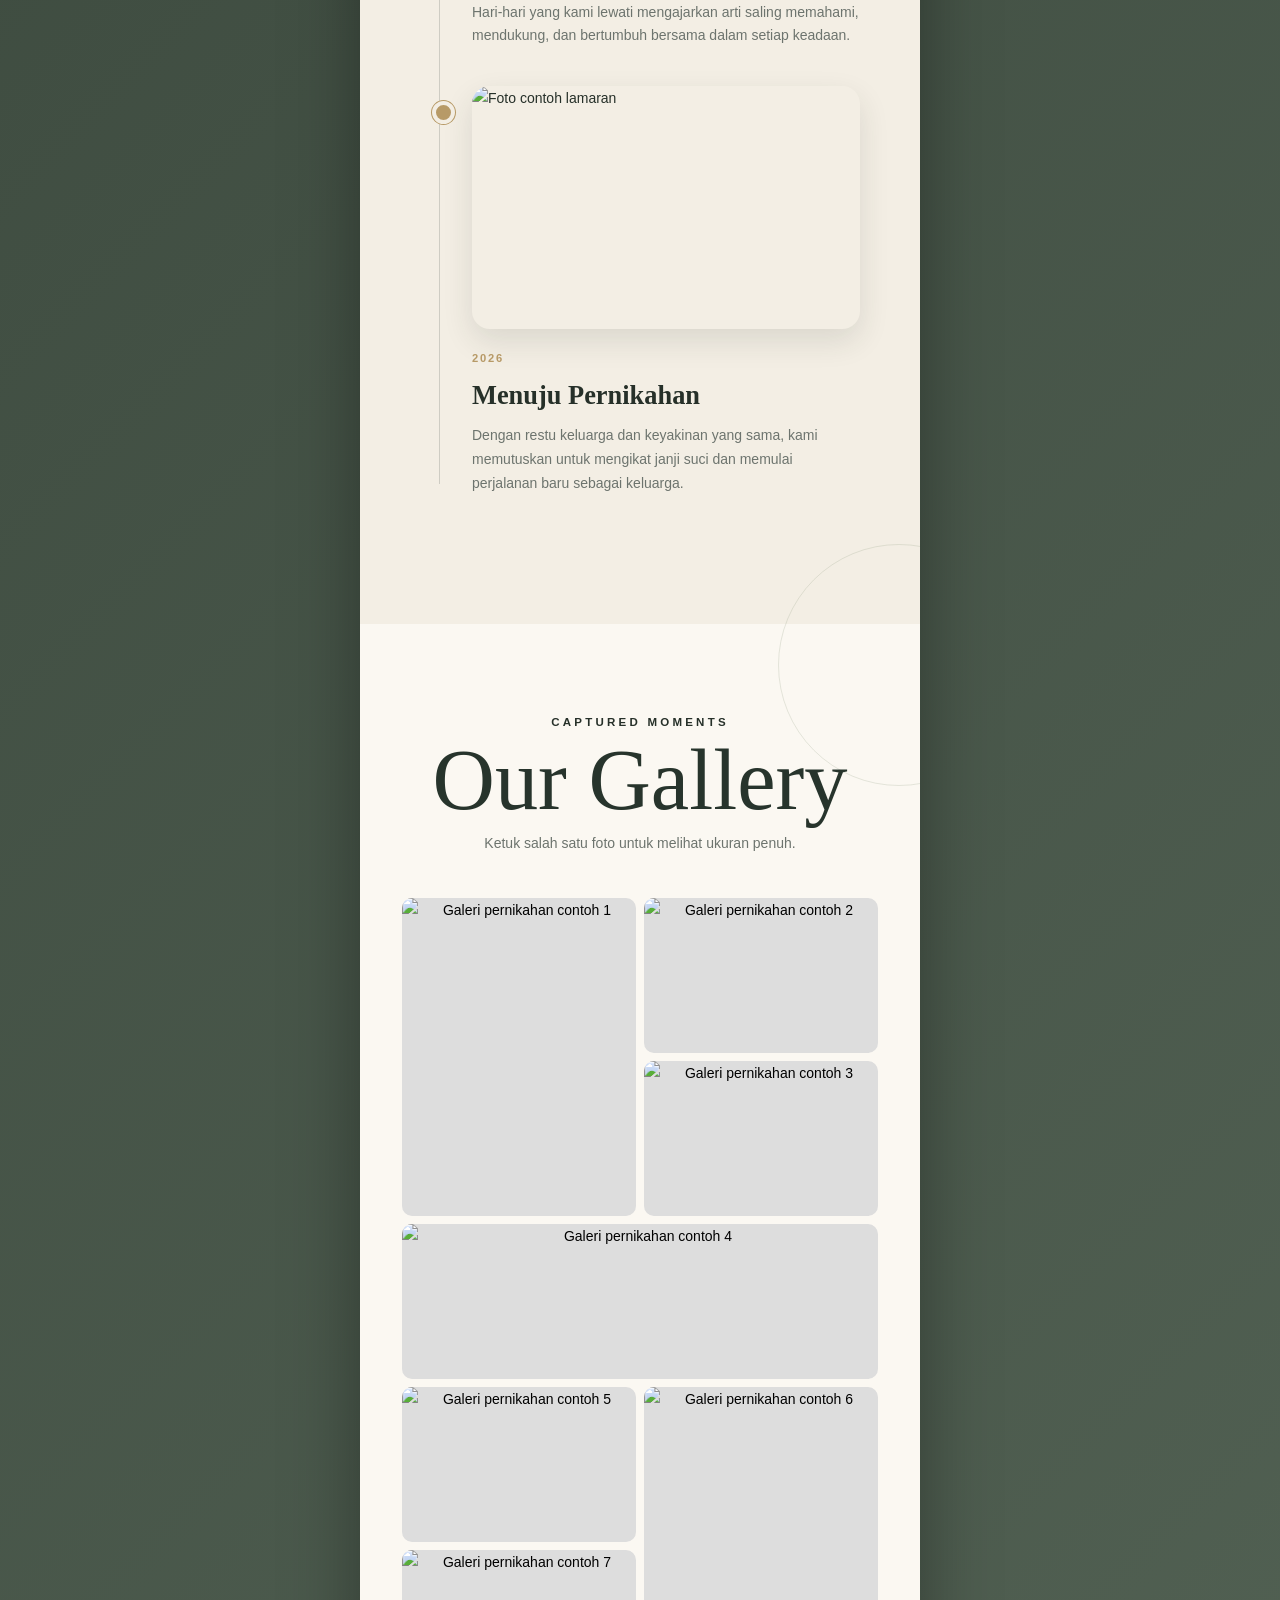
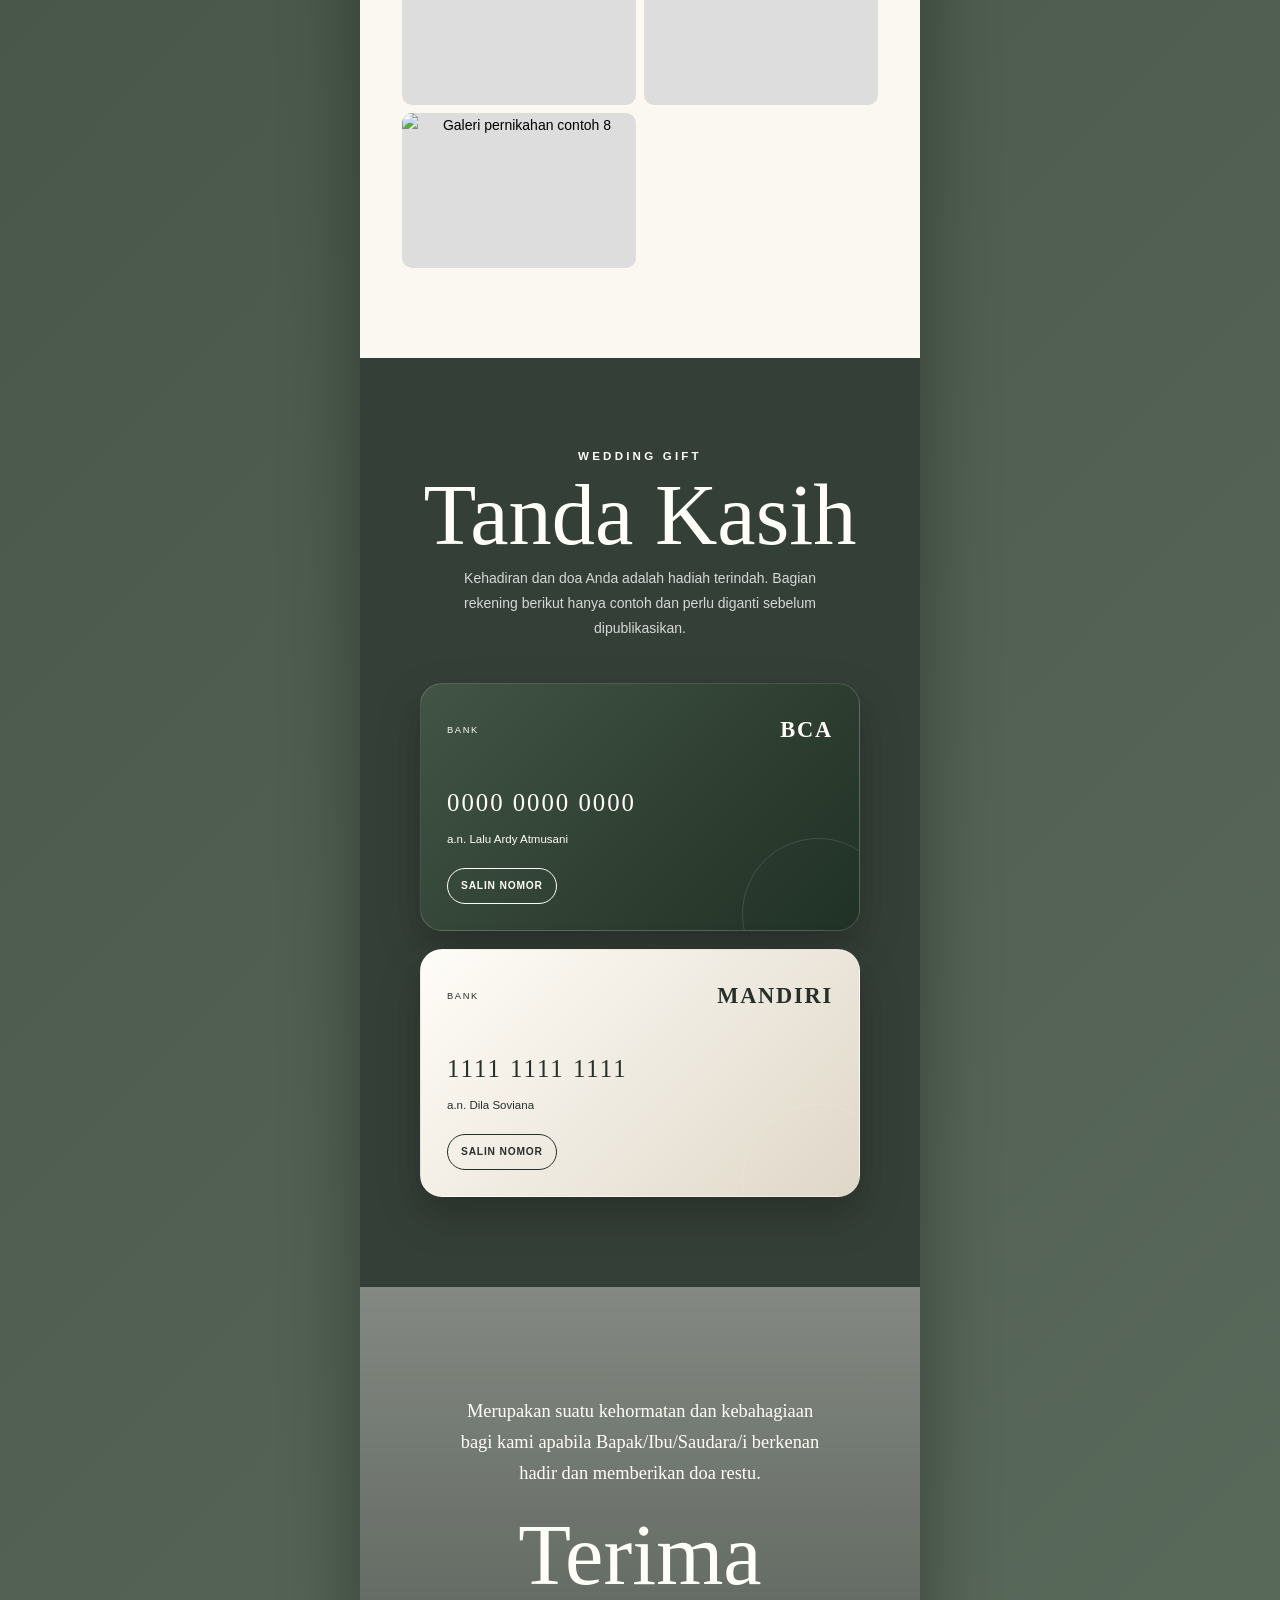
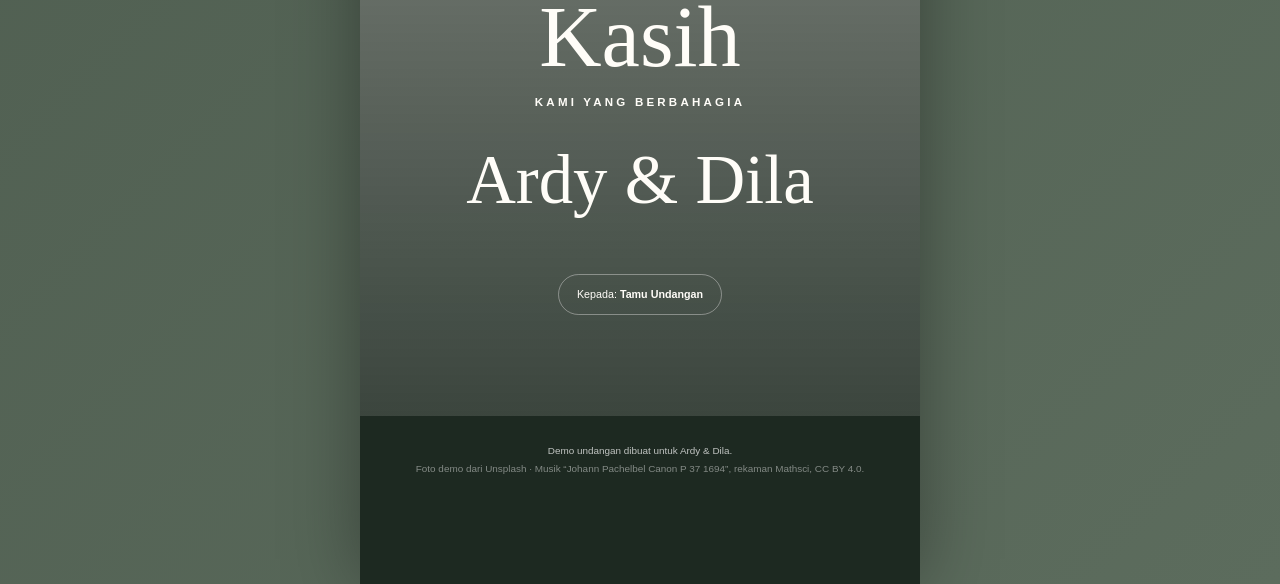
==== commit 71467bae: "Update index.html" ====
--- a/index.html
+++ b/index.html
@@ -168,7 +168,7 @@
               <img src="https://images.unsplash.com/photo-1529636798458-92182e662485?auto=format&fit=crop&w=1000&q=82" alt="Foto contoh kisah pertemuan" loading="lazy">
             </div>
             <div class="timeline__content">
-              <time>2019</time>
+              <time>2022</time>
               <h3>Pertemuan</h3>
               <p>Kami pertama kali berkenalan dalam sebuah pertemuan sederhana. Dari percakapan singkat, tumbuh rasa nyaman yang kemudian menjadi awal perjalanan kami.</p>
             </div>
@@ -179,7 +179,7 @@
               <img src="https://images.unsplash.com/photo-1511285560929-80b456fea0bc?auto=format&fit=crop&w=1000&q=82" alt="Foto contoh perjalanan hubungan" loading="lazy">
             </div>
             <div class="timeline__content">
-              <time>2022</time>
+              <time>2024</time>
               <h3>Tumbuh Bersama</h3>
               <p>Hari-hari yang kami lewati mengajarkan arti saling memahami, mendukung, dan bertumbuh bersama dalam setiap keadaan.</p>
             </div>
@@ -304,7 +304,7 @@
   <div id="toast" class="toast" role="status" aria-live="polite">Nomor rekening disalin.</div>
 
   <audio id="backgroundMusic" loop preload="none">
-    <source src="https://upload.wikimedia.org/wikipedia/commons/e/e5/Johann_Pachelbel_Canon_P_37_1694.mp3" type="audio/mpeg">
+    <source src="https://cs1.mp3.pm/download/41779402/L0ZlQS9rcHJmZUoxODBDTHl6NmdkYTJMdnZCWEtmNnJLTDY5cnpRZVVjTG1mV1l4WGExcGNxT0hUdi9QNERSNkd2M0Y5RTExT0dlcUd5MG45NkJaVXhMc3N4d0hsTnJjS25DTFovVUdPbkFQQWFpenR2TFdDak1yMXhuQVhlQmc/Shayne_Ward_-_Beautiful_In_White_(mp3.pm).mp3" type="audio/mpeg">
   </audio>
 
   <script src="assets/js/script.js"></script>
--- a/assets/css/style.css
+++ b/assets/css/style.css
@@ -0,0 +1,404 @@
+:root {
+  --forest: #27342c;
+  --forest-2: #34483b;
+  --sage: #8f9b82;
+  --gold: #b79a67;
+  --cream: #f3eee4;
+  --paper: #fbf8f2;
+  --ink: #263029;
+  --white: #fffdf8;
+  --muted: #6d746e;
+  --shadow: 0 20px 55px rgba(27, 38, 31, .17);
+  --radius: 28px;
+  --serif: "Cormorant Garamond", Georgia, serif;
+  --sans: "Montserrat", Arial, sans-serif;
+  --script: "Great Vibes", cursive;
+}
+
+* { box-sizing: border-box; }
+html { scroll-behavior: smooth; }
+body {
+  margin: 0;
+  min-width: 320px;
+  color: var(--ink);
+  background:
+    radial-gradient(circle at 10% 10%, rgba(183, 154, 103, .13), transparent 24rem),
+    linear-gradient(135deg, #1c271f, #5c6c5d);
+  font-family: var(--sans);
+  font-size: 14px;
+  line-height: 1.8;
+  overflow-x: hidden;
+}
+body.is-locked { overflow: hidden; }
+button, a { -webkit-tap-highlight-color: transparent; }
+button { font: inherit; }
+a { color: inherit; }
+img { display: block; width: 100%; }
+
+.noscript {
+  position: fixed;
+  inset: 0;
+  z-index: 9999;
+  display: grid;
+  place-items: center;
+  padding: 30px;
+  background: var(--forest);
+  color: white;
+  text-align: center;
+}
+
+.page-shell {
+  position: relative;
+  width: min(100%, 560px);
+  margin: 0 auto;
+  background: var(--paper);
+  box-shadow: 0 0 70px rgba(0, 0, 0, .35);
+  overflow: hidden;
+}
+
+.section {
+  position: relative;
+  padding: 90px 24px;
+  isolation: isolate;
+}
+.section--full { min-height: 100svh; }
+.section--cream { background: var(--cream); }
+.section--paper { background: var(--paper); }
+.section__inner { position: relative; z-index: 2; width: min(100%, 440px); margin: 0 auto; text-align: center; }
+.section__inner--wide { width: 100%; }
+.section-heading { margin-bottom: 42px; }
+.section-heading > p:last-child { margin: 10px auto 0; max-width: 390px; color: var(--muted); }
+.section-heading--light { color: var(--white); }
+.section-heading--light > p:last-child { color: rgba(255,255,255,.8); }
+
+.eyebrow {
+  margin: 0 0 8px;
+  font-size: .72rem;
+  font-weight: 600;
+  letter-spacing: .28em;
+  line-height: 1.5;
+  text-transform: uppercase;
+}
+.script-title {
+  margin: 0;
+  color: var(--forest);
+  font-family: var(--script);
+  font-size: clamp(3.2rem, 14vw, 5.4rem);
+  font-weight: 400;
+  line-height: .95;
+}
+.section-heading--light .script-title { color: var(--white); }
+.script-title--hero { color: var(--white); font-size: clamp(4.3rem, 19vw, 7rem); text-shadow: 0 5px 30px rgba(0,0,0,.4); }
+
+.button {
+  display: inline-flex;
+  align-items: center;
+  justify-content: center;
+  gap: 9px;
+  min-height: 46px;
+  padding: 11px 22px;
+  border: 1px solid transparent;
+  border-radius: 999px;
+  text-decoration: none;
+  font-size: .72rem;
+  font-weight: 600;
+  letter-spacing: .09em;
+  text-transform: uppercase;
+  cursor: pointer;
+  transition: transform .25s ease, background .25s ease, color .25s ease, box-shadow .25s ease;
+}
+.button:hover { transform: translateY(-2px); }
+.button:focus-visible, .copy-button:focus-visible, .gallery__item:focus-visible, .floating-button:focus-visible, .bottom-nav a:focus-visible { outline: 3px solid rgba(183,154,103,.5); outline-offset: 3px; }
+.button--light { background: var(--white); color: var(--forest); box-shadow: 0 12px 32px rgba(0,0,0,.2); }
+.button--dark { background: var(--forest); color: var(--white); box-shadow: 0 12px 30px rgba(39,52,44,.24); }
+.button--outline { width: 100%; margin-top: 12px; border-color: rgba(39,52,44,.25); color: var(--forest); background: transparent; }
+.button--outline:hover { background: var(--forest); color: var(--white); }
+.button__icon { font-size: 1rem; }
+
+.cover {
+  position: fixed;
+  inset: 0;
+  z-index: 1000;
+  display: grid;
+  place-items: center;
+  min-height: 100svh;
+  padding: 30px 24px;
+  color: var(--white);
+  text-align: center;
+  overflow: hidden;
+  transition: opacity .8s ease, transform 1.05s cubic-bezier(.77, 0, .18, 1), visibility 1.05s;
+}
+.cover.is-open { opacity: 0; visibility: hidden; transform: translateY(-100%); }
+.cover__image, .hero__image, .verse-section__image, .event-section__image, .gift-section__image, .closing-section__image {
+  position: absolute;
+  inset: 0;
+  z-index: -3;
+  background-position: center;
+  background-size: cover;
+  transform: scale(1.04);
+}
+.cover__image { background-image: url("https://images.unsplash.com/photo-1519741497674-611481863552?auto=format&fit=crop&w=1600&q=85"); animation: slowZoom 16s ease-in-out infinite alternate; }
+.cover__overlay { position: absolute; inset: 0; z-index: -2; background: linear-gradient(180deg, rgba(15,24,18,.22), rgba(15,24,18,.68)); }
+.cover__frame { position: absolute; inset: 18px; border: 1px solid rgba(255,255,255,.48); border-radius: 220px 220px 22px 22px; pointer-events: none; }
+.cover__frame::before, .cover__frame::after { content: ""; position: absolute; width: 84px; height: 84px; border: 1px solid rgba(255,255,255,.26); border-radius: 50%; }
+.cover__frame::before { top: -28px; left: -28px; }
+.cover__frame::after { right: -28px; bottom: -28px; }
+.cover__content { width: min(100%, 410px); animation: coverIntro 1.1s both .2s; }
+.cover__eyebrow { color: rgba(255,255,255,.9); }
+.cover__names { margin: 4px 0 2px; font-family: var(--script); font-size: clamp(4.6rem, 20vw, 7.2rem); font-weight: 400; line-height: .9; text-shadow: 0 8px 32px rgba(0,0,0,.35); }
+.cover__names span { display: inline-block; margin: 0 -6px; font-size: .65em; }
+.cover__date { margin: 18px 0 26px; font-family: var(--serif); font-size: 1.05rem; letter-spacing: .38em; }
+.guest-card { margin: 0 auto 22px; padding: 16px 20px; max-width: 310px; border: 1px solid rgba(255,255,255,.36); border-radius: 18px; background: rgba(18,28,21,.28); backdrop-filter: blur(8px); }
+.guest-card p { margin: 0 0 3px; font-size: .72rem; line-height: 1.5; }
+.guest-card strong { display: block; font-family: var(--serif); font-size: 1.3rem; font-weight: 600; }
+.cover__note { max-width: 320px; margin: 17px auto 0; color: rgba(255,255,255,.72); font-size: .65rem; line-height: 1.5; }
+
+.hero {
+  display: grid;
+  place-items: center;
+  padding-top: 80px;
+  padding-bottom: 100px;
+  color: var(--white);
+  text-align: center;
+}
+.hero__image { background-image: url("https://images.unsplash.com/photo-1606800052052-a08af7148866?auto=format&fit=crop&w=1600&q=84"); background-position: 50% 45%; }
+.hero__overlay { position: absolute; inset: 0; z-index: -2; background: linear-gradient(180deg, rgba(15,24,18,.28), rgba(15,24,18,.72)); }
+.hero__content { width: min(100%, 430px); }
+.monogram {
+  display: grid;
+  place-items: center;
+  width: 68px;
+  height: 68px;
+  margin: 0 auto 20px;
+  border: 1px solid rgba(255,255,255,.7);
+  border-radius: 50%;
+  font-family: var(--serif);
+  font-size: 1.35rem;
+  letter-spacing: .05em;
+}
+.hero__date { margin: 22px 0 10px; font-family: var(--serif); font-size: 1.1rem; font-weight: 600; letter-spacing: .12em; }
+.hero__welcome { max-width: 345px; margin: 18px auto 0; color: rgba(255,255,255,.86); font-family: var(--serif); font-size: 1.05rem; line-height: 1.65; }
+.ornament { display: flex; align-items: center; justify-content: center; gap: 12px; color: var(--gold); font-size: .55rem; }
+.ornament span { width: 54px; height: 1px; background: currentColor; }
+.scroll-cue { position: absolute; bottom: 26px; left: 50%; z-index: 3; width: 30px; height: 48px; transform: translateX(-50%); border: 1px solid rgba(255,255,255,.65); border-radius: 99px; }
+.scroll-cue span { position: absolute; top: 8px; left: 50%; width: 4px; height: 8px; transform: translateX(-50%); border-radius: 99px; background: white; animation: scrollCue 1.8s infinite; }
+
+.countdown-section::before, .couple-section::before, .gallery-section::before {
+  content: "";
+  position: absolute;
+  top: -80px;
+  right: -100px;
+  width: 240px;
+  height: 240px;
+  border: 1px solid rgba(143,155,130,.22);
+  border-radius: 50%;
+}
+.countdown { display: grid; grid-template-columns: repeat(4, 1fr); gap: 9px; margin: 35px 0 30px; }
+.countdown__item { padding: 16px 4px 13px; border: 1px solid rgba(39,52,44,.14); border-radius: 15px; background: rgba(255,255,255,.45); }
+.countdown__item strong { display: block; font-family: var(--serif); font-size: clamp(1.55rem, 7vw, 2.15rem); line-height: 1; }
+.countdown__item span { display: block; margin-top: 8px; color: var(--muted); font-size: .6rem; letter-spacing: .12em; text-transform: uppercase; }
+.countdown.is-finished { grid-template-columns: 1fr; }
+.countdown.is-finished::before { content: "Hari Bahagia Telah Tiba"; padding: 18px; border-radius: 14px; background: var(--forest); color: white; font-family: var(--serif); font-size: 1.3rem; }
+.countdown.is-finished .countdown__item { display: none; }
+
+.verse-section { min-height: 590px; display: grid; place-items: center; color: var(--white); }
+.verse-section__image { background-image: url("https://images.unsplash.com/photo-1519225421980-715cb0215aed?auto=format&fit=crop&w=1600&q=82"); }
+.verse-section__overlay { position: absolute; inset: 0; z-index: -2; background: rgba(29,42,33,.72); }
+.verse { max-width: 400px; }
+.verse p { margin: 0 0 20px; font-family: var(--serif); font-size: 1.28rem; line-height: 1.75; }
+.verse strong { font-size: .72rem; letter-spacing: .18em; text-transform: uppercase; }
+.quote-mark { display: block; height: 60px; font-family: var(--serif); font-size: 6rem; line-height: 1; color: var(--gold); }
+
+.person { margin: 0 auto; max-width: 370px; }
+.person + .person { margin-top: 0; }
+.person__portrait { position: relative; width: min(78vw, 310px); aspect-ratio: 4 / 5; margin: 0 auto 28px; padding: 9px; border: 1px solid rgba(39,52,44,.16); border-radius: 190px 190px 24px 24px; }
+.person__portrait::before { content: ""; position: absolute; inset: 18px -15px -15px 18px; z-index: -1; border-radius: inherit; background: var(--sage); opacity: .25; }
+.person__portrait img { height: 100%; object-fit: cover; border-radius: 180px 180px 18px 18px; }
+.person__portrait--groom img { object-position: 50% 35%; }
+.person__portrait--bride img { object-position: 50% 30%; }
+.person h3 { margin: 5px 0 8px; font-family: var(--serif); font-size: 2rem; line-height: 1.2; }
+.person p:not(.eyebrow) { margin: 0; color: var(--muted); }
+.person strong { color: var(--ink); font-weight: 500; }
+.social-link { display: inline-block; margin-top: 16px; color: var(--forest); font-size: .72rem; font-weight: 600; letter-spacing: .05em; text-decoration: none; }
+.ampersand { margin: 32px 0; color: var(--gold); font-family: var(--script); font-size: 5rem; line-height: 1; }
+
+.event-section { color: var(--white); }
+.event-section__image { background-image: url("https://images.unsplash.com/photo-1464366400600-7168b8af9bc3?auto=format&fit=crop&w=1600&q=83"); }
+.event-section__overlay { position: absolute; inset: 0; z-index: -2; background: linear-gradient(180deg, rgba(22,34,26,.8), rgba(22,34,26,.93)); }
+.event-cards { display: grid; gap: 22px; }
+.event-card { padding: 34px 25px 28px; border-radius: 24px; color: var(--ink); background: rgba(255,253,248,.94); box-shadow: var(--shadow); }
+.event-card__icon { color: var(--gold); font-family: var(--serif); font-size: 2.2rem; }
+.event-card h3 { margin: 0 0 8px; font-family: var(--script); font-size: 3.2rem; font-weight: 400; line-height: 1; }
+.event-card__day { margin: 0; color: var(--muted); font-size: .68rem; letter-spacing: .2em; text-transform: uppercase; }
+.event-card__date { display: flex; align-items: center; justify-content: center; gap: 14px; margin: 5px 0; }
+.event-card__date strong { font-family: var(--serif); font-size: 4.2rem; line-height: 1; }
+.event-card__date span { padding-left: 14px; border-left: 1px solid rgba(39,52,44,.2); font-family: var(--serif); font-size: 1rem; line-height: 1.25; text-align: left; }
+.event-card__time { margin: 12px 0 8px; font-weight: 600; }
+.event-card__line { width: 50px; height: 1px; margin: 18px auto; background: var(--gold); }
+.event-card > p:last-of-type { color: var(--muted); }
+
+.timeline { position: relative; }
+.timeline::before { content: ""; position: absolute; top: 12px; bottom: 12px; left: 19px; width: 1px; background: rgba(39,52,44,.18); }
+.timeline__item { position: relative; display: grid; grid-template-columns: 1fr; gap: 16px; padding-left: 52px; margin-bottom: 38px; text-align: left; }
+.timeline__item::before { content: ""; position: absolute; left: 12px; top: 15px; width: 15px; height: 15px; border: 4px solid var(--cream); border-radius: 50%; background: var(--gold); box-shadow: 0 0 0 1px var(--gold); }
+.timeline__image { overflow: hidden; aspect-ratio: 16 / 10; border-radius: 18px; box-shadow: 0 12px 30px rgba(39,52,44,.12); }
+.timeline__image img { height: 100%; object-fit: cover; transition: transform .7s ease; }
+.timeline__item:hover img { transform: scale(1.05); }
+.timeline__content time { color: var(--gold); font-size: .7rem; font-weight: 600; letter-spacing: .16em; }
+.timeline__content h3 { margin: 2px 0 5px; font-family: var(--serif); font-size: 1.65rem; }
+.timeline__content p { margin: 0; color: var(--muted); line-height: 1.7; }
+
+.gallery { display: grid; grid-template-columns: repeat(2, 1fr); grid-auto-rows: 155px; gap: 8px; }
+.gallery__item { position: relative; padding: 0; border: 0; border-radius: 10px; background: #ddd; overflow: hidden; cursor: zoom-in; }
+.gallery__item::after { content: "+"; position: absolute; inset: auto 10px 10px auto; display: grid; place-items: center; width: 28px; height: 28px; border-radius: 50%; color: white; background: rgba(28,39,31,.62); opacity: 0; transform: scale(.75); transition: .3s ease; }
+.gallery__item:hover::after, .gallery__item:focus-visible::after { opacity: 1; transform: scale(1); }
+.gallery__item img { height: 100%; object-fit: cover; transition: transform .6s ease, filter .4s ease; }
+.gallery__item:hover img { transform: scale(1.06); filter: brightness(.88); }
+.gallery__item--tall { grid-row: span 2; }
+.gallery__item--wide { grid-column: span 2; }
+
+.gift-section { color: var(--white); }
+.gift-section__image { background-image: url("https://images.unsplash.com/photo-1523438885200-e635ba2c371e?auto=format&fit=crop&w=1600&q=82"); }
+.gift-section__overlay { position: absolute; inset: 0; z-index: -2; background: rgba(24,37,29,.88); }
+.gift-cards { display: grid; gap: 18px; }
+.bank-card { position: relative; padding: 26px; border: 1px solid rgba(255,255,255,.16); border-radius: 22px; color: var(--white); background: linear-gradient(135deg, rgba(67,85,70,.97), rgba(32,48,37,.97)); box-shadow: 0 18px 40px rgba(0,0,0,.25); text-align: left; overflow: hidden; }
+.bank-card::after { content: ""; position: absolute; right: -35px; bottom: -60px; width: 150px; height: 150px; border: 1px solid rgba(255,255,255,.12); border-radius: 50%; }
+.bank-card--light { color: var(--ink); background: linear-gradient(135deg, #fffdf8, #dfd7c8); }
+.bank-card__top { display: flex; justify-content: space-between; align-items: center; }
+.bank-card__top span { font-size: .58rem; letter-spacing: .18em; }
+.bank-card__top strong { font-family: var(--serif); font-size: 1.4rem; letter-spacing: .08em; }
+.bank-card__number { margin: 30px 0 4px; font-family: var(--serif); font-size: 1.55rem; letter-spacing: .08em; }
+.bank-card > p:last-of-type { margin: 0 0 18px; font-size: .72rem; }
+.copy-button { padding: 8px 13px; border: 1px solid currentColor; border-radius: 999px; color: inherit; background: transparent; font-size: .64rem; font-weight: 600; letter-spacing: .08em; text-transform: uppercase; cursor: pointer; }
+
+.closing-section { min-height: 720px; display: grid; place-items: center; color: var(--white); }
+.closing-section__image { background-image: url("https://images.unsplash.com/photo-1519741497674-611481863552?auto=format&fit=crop&w=1600&q=85"); background-position: center; }
+.closing-section__overlay { position: absolute; inset: 0; z-index: -2; background: linear-gradient(180deg, rgba(22,35,27,.52), rgba(22,35,27,.84)); }
+.closing { max-width: 370px; }
+.closing > p:first-child { font-family: var(--serif); font-size: 1.15rem; line-height: 1.7; }
+.closing .script-title { margin: 24px 0 16px; color: var(--white); }
+.closing h3 { margin: 3px 0 20px; font-family: var(--script); font-size: 4.3rem; font-weight: 400; }
+.closing__guest { display: inline-block; padding: 10px 18px; border: 1px solid rgba(255,255,255,.36); border-radius: 99px; font-size: .67rem; }
+.footer { padding: 24px 30px 105px; background: #1d2921; color: rgba(255,255,255,.72); text-align: center; font-size: .62rem; line-height: 1.55; }
+.footer p { margin: 3px 0; }
+.footer__credits { color: rgba(255,255,255,.45); }
+
+.bottom-nav {
+  position: fixed;
+  z-index: 700;
+  left: 50%;
+  bottom: calc(10px + env(safe-area-inset-bottom));
+  display: flex;
+  justify-content: space-around;
+  width: min(calc(100% - 24px), 510px);
+  padding: 7px 8px;
+  border: 1px solid rgba(255,255,255,.16);
+  border-radius: 18px;
+  background: rgba(29,41,33,.88);
+  box-shadow: 0 12px 40px rgba(0,0,0,.3);
+  backdrop-filter: blur(14px);
+  opacity: 0;
+  visibility: hidden;
+  transform: translate(-50%, 30px);
+  transition: .45s ease;
+}
+.bottom-nav.is-visible { opacity: 1; visibility: visible; transform: translate(-50%, 0); }
+.bottom-nav a { display: grid; place-items: center; min-width: 54px; padding: 4px 5px; border-radius: 12px; color: rgba(255,255,255,.66); text-decoration: none; transition: .25s ease; }
+.bottom-nav a span { font-family: var(--serif); font-size: 1rem; line-height: 1; }
+.bottom-nav a small { margin-top: 3px; font-size: .52rem; }
+.bottom-nav a.is-active { color: var(--white); background: rgba(255,255,255,.11); }
+
+.floating-button {
+  position: fixed;
+  z-index: 710;
+  right: max(18px, calc((100vw - 560px) / 2 + 18px));
+  bottom: calc(82px + env(safe-area-inset-bottom));
+  display: grid;
+  place-items: center;
+  width: 45px;
+  height: 45px;
+  border: 1px solid rgba(255,255,255,.18);
+  border-radius: 50%;
+  color: var(--white);
+  background: rgba(29,41,33,.9);
+  box-shadow: 0 9px 28px rgba(0,0,0,.28);
+  cursor: pointer;
+  opacity: 0;
+  visibility: hidden;
+  transform: scale(.75);
+  transition: .35s ease;
+}
+.floating-button.is-visible { opacity: 1; visibility: visible; transform: scale(1); }
+.music-button__disc { display: grid; place-items: center; width: 34px; height: 34px; border: 1px dashed rgba(255,255,255,.55); border-radius: 50%; }
+.music-button.is-playing .music-button__disc { animation: spin 4s linear infinite; }
+
+.lightbox { position: fixed; inset: 0; z-index: 1300; display: grid; place-items: center; padding: 50px 42px; background: rgba(10,15,11,.94); opacity: 0; visibility: hidden; transition: .3s ease; }
+.lightbox.is-open { opacity: 1; visibility: visible; }
+.lightbox img { max-width: 100%; max-height: 82vh; width: auto; border-radius: 8px; box-shadow: 0 25px 80px rgba(0,0,0,.55); transform: scale(.92); transition: .35s ease; }
+.lightbox.is-open img { transform: scale(1); }
+.lightbox__close, .lightbox__nav { position: absolute; border: 0; color: white; background: transparent; cursor: pointer; }
+.lightbox__close { top: 14px; right: 19px; font-size: 2.2rem; }
+.lightbox__nav { top: 50%; width: 44px; height: 64px; transform: translateY(-50%); font-family: var(--serif); font-size: 3rem; }
+.lightbox__nav--prev { left: 2px; }
+.lightbox__nav--next { right: 2px; }
+
+.toast { position: fixed; z-index: 1400; left: 50%; bottom: 95px; padding: 10px 17px; border-radius: 99px; color: white; background: #17221b; font-size: .68rem; opacity: 0; visibility: hidden; transform: translate(-50%, 15px); transition: .3s ease; white-space: nowrap; }
+.toast.is-visible { opacity: 1; visibility: visible; transform: translate(-50%, 0); }
+
+.petals { position: fixed; inset: 0; z-index: 1200; overflow: hidden; pointer-events: none; }
+.petal { position: absolute; top: -30px; width: 12px; height: 17px; border-radius: 80% 10% 70% 25%; background: rgba(226,210,184,.72); filter: blur(.1px); animation: petalFall linear forwards; }
+
+.reveal { opacity: 0; transform: translateY(34px); transition: opacity .8s ease, transform .8s cubic-bezier(.2,.75,.25,1); }
+.reveal--left { transform: translateX(-42px); }
+.reveal--right { transform: translateX(42px); }
+.reveal--zoom { transform: scale(.9); }
+.reveal.is-revealed { opacity: 1; transform: none; }
+
+@keyframes coverIntro { from { opacity: 0; transform: translateY(25px); } to { opacity: 1; transform: none; } }
+@keyframes slowZoom { from { transform: scale(1.03); } to { transform: scale(1.13); } }
+@keyframes scrollCue { 0% { opacity: 0; transform: translate(-50%, 0); } 30% { opacity: 1; } 100% { opacity: 0; transform: translate(-50%, 20px); } }
+@keyframes spin { to { transform: rotate(360deg); } }
+@keyframes petalFall { to { transform: translate3d(var(--drift), 110vh, 0) rotate(var(--rotate)); } }
+
+@media (min-width: 700px) {
+  body::before {
+    content: "Ardy  ·  Dila";
+    position: fixed;
+    top: 50%;
+    left: 4vw;
+    color: rgba(255,255,255,.18);
+    font-family: var(--script);
+    font-size: clamp(3rem, 6vw, 7rem);
+    transform: translateY(-50%) rotate(-90deg);
+    pointer-events: none;
+  }
+  body::after {
+    content: "24 · 10 · 2026";
+    position: fixed;
+    top: 50%;
+    right: 4vw;
+    color: rgba(255,255,255,.18);
+    font-family: var(--serif);
+    font-size: 1rem;
+    letter-spacing: .35em;
+    transform: translateY(-50%) rotate(90deg);
+    pointer-events: none;
+  }
+  .cover { width: min(100%, 560px); left: 50%; right: auto; transform: translateX(-50%); box-shadow: 0 0 70px rgba(0,0,0,.4); }
+  .cover.is-open { transform: translate(-50%, -100%); }
+  .section { padding-left: 42px; padding-right: 42px; }
+}
+
+@media (max-width: 360px) {
+  .section { padding-left: 18px; padding-right: 18px; }
+  .countdown { gap: 5px; }
+  .countdown__item { padding-left: 2px; padding-right: 2px; }
+  .bottom-nav a { min-width: 48px; }
+}
+
+@media (prefers-reduced-motion: reduce) {
+  html { scroll-behavior: auto; }
+  *, *::before, *::after { animation-duration: .001ms !important; animation-iteration-count: 1 !important; transition-duration: .001ms !important; }
+  .reveal { opacity: 1; transform: none; }
+  .petals { display: none; }
+}
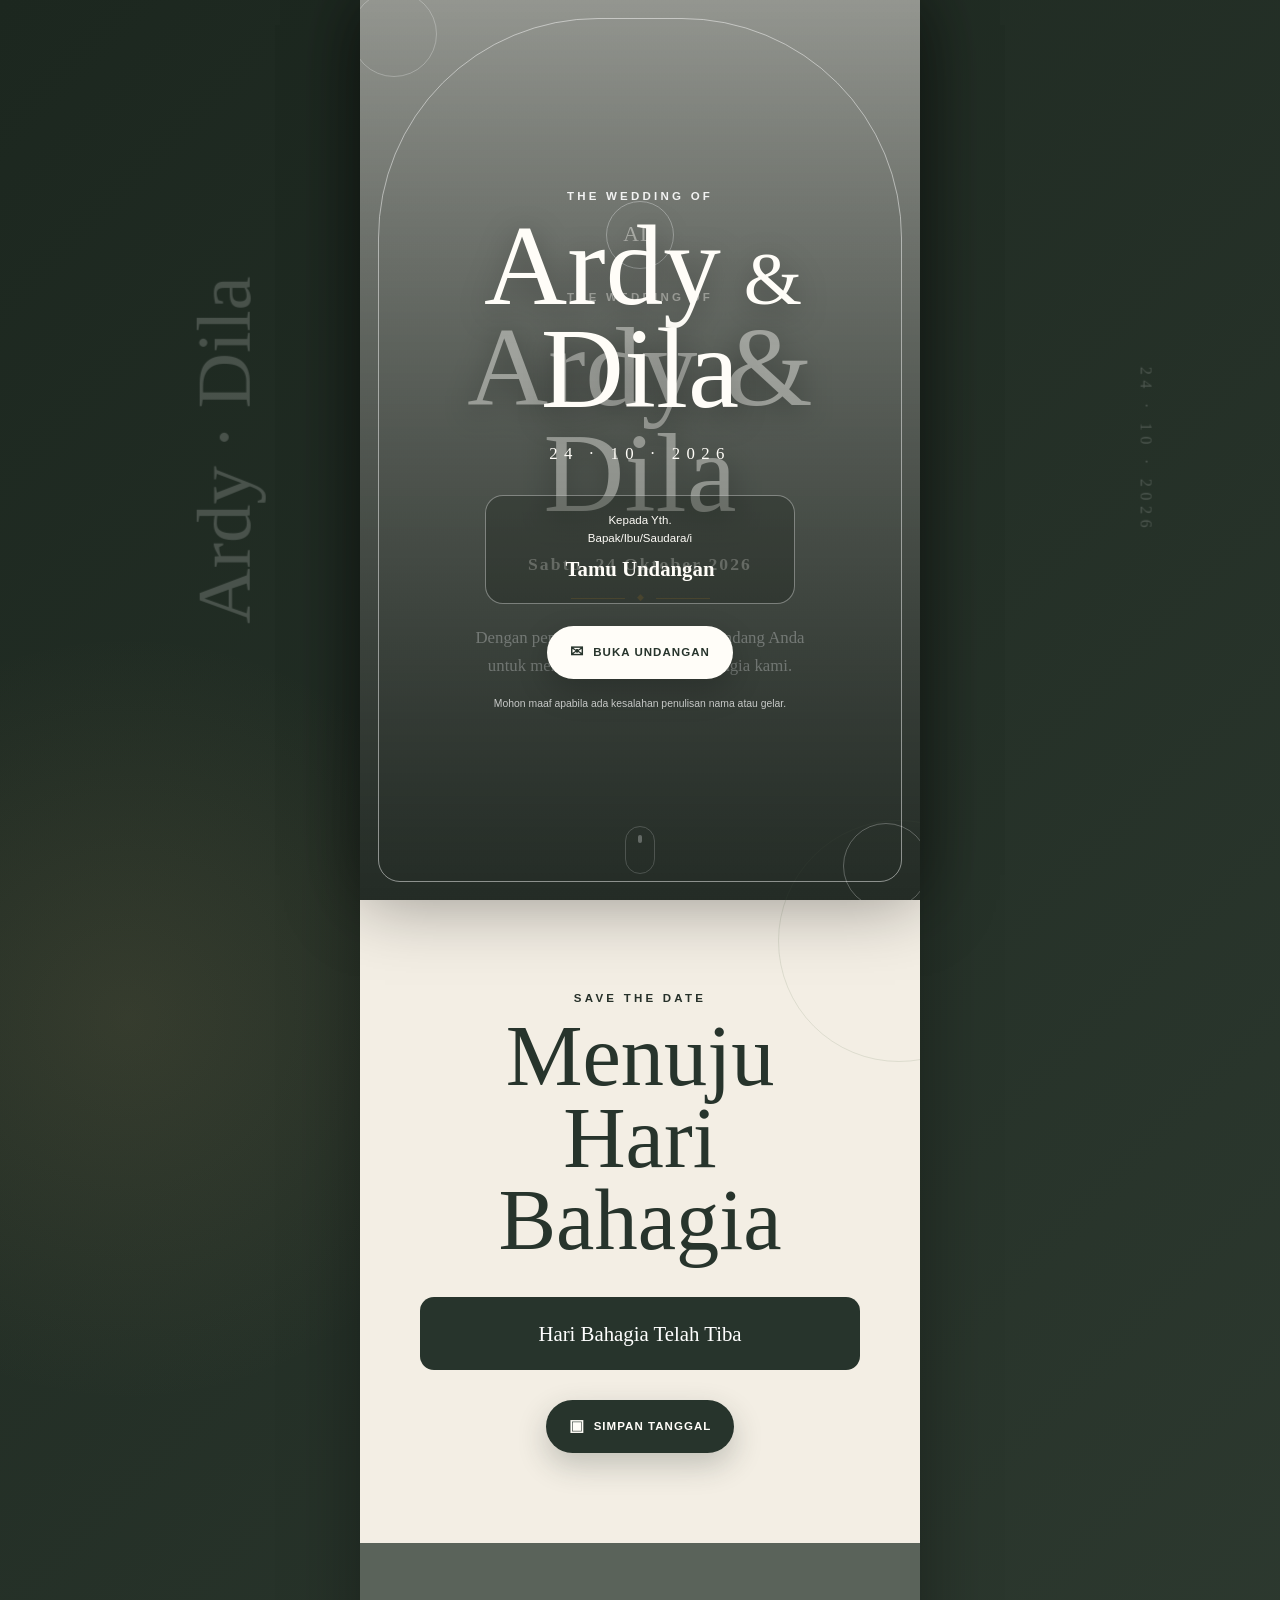
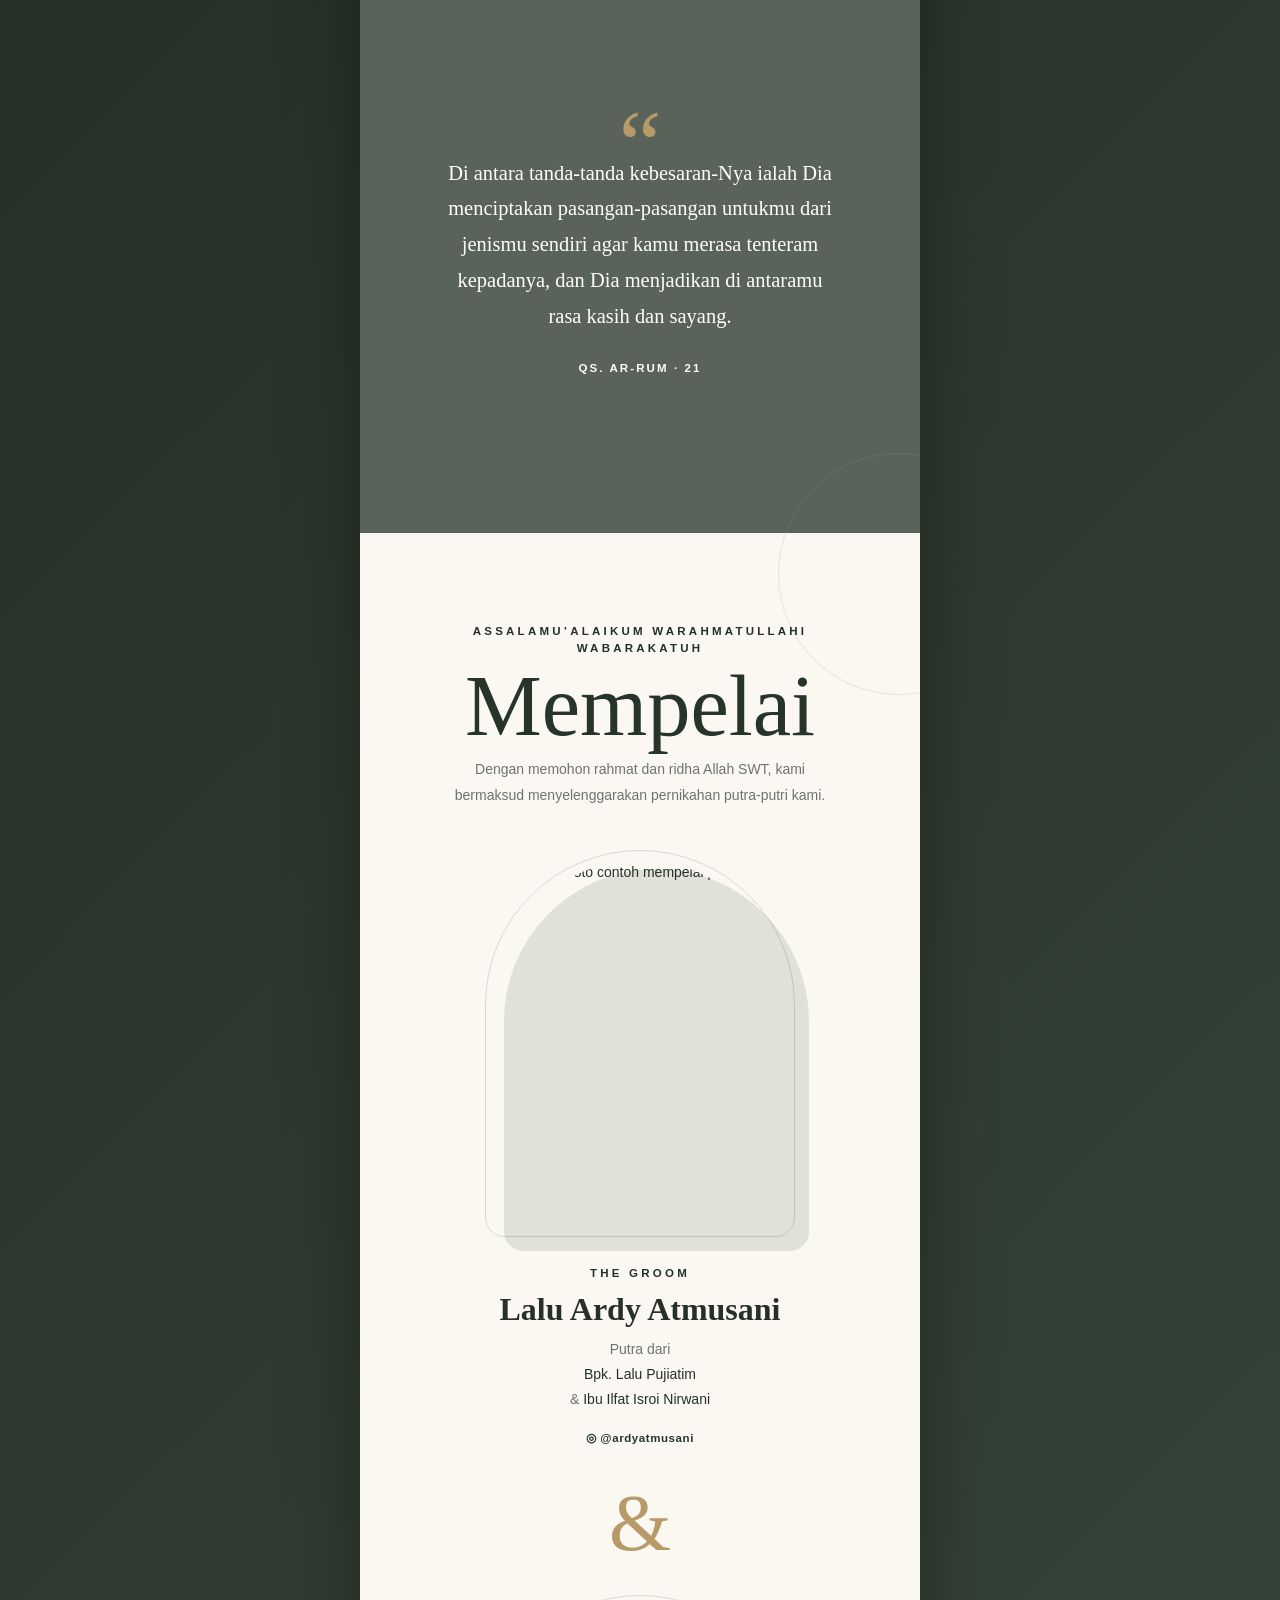
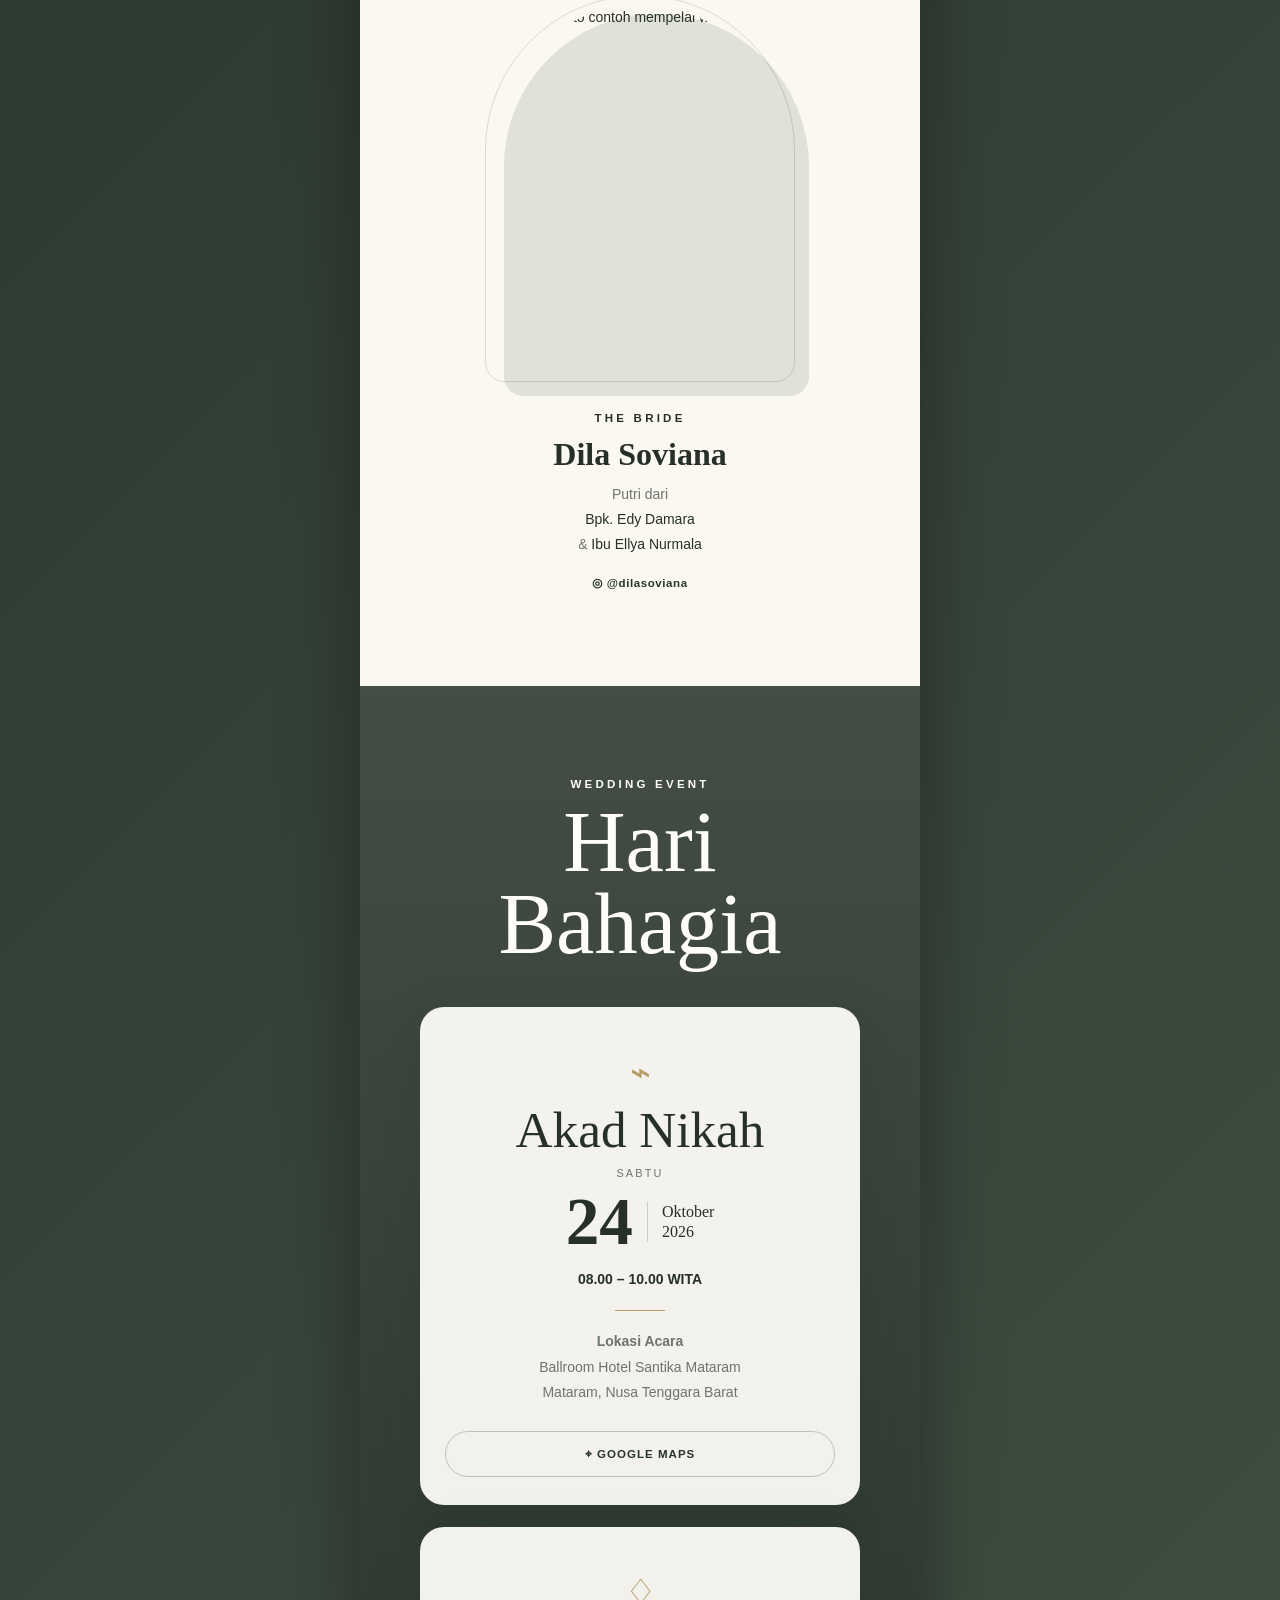
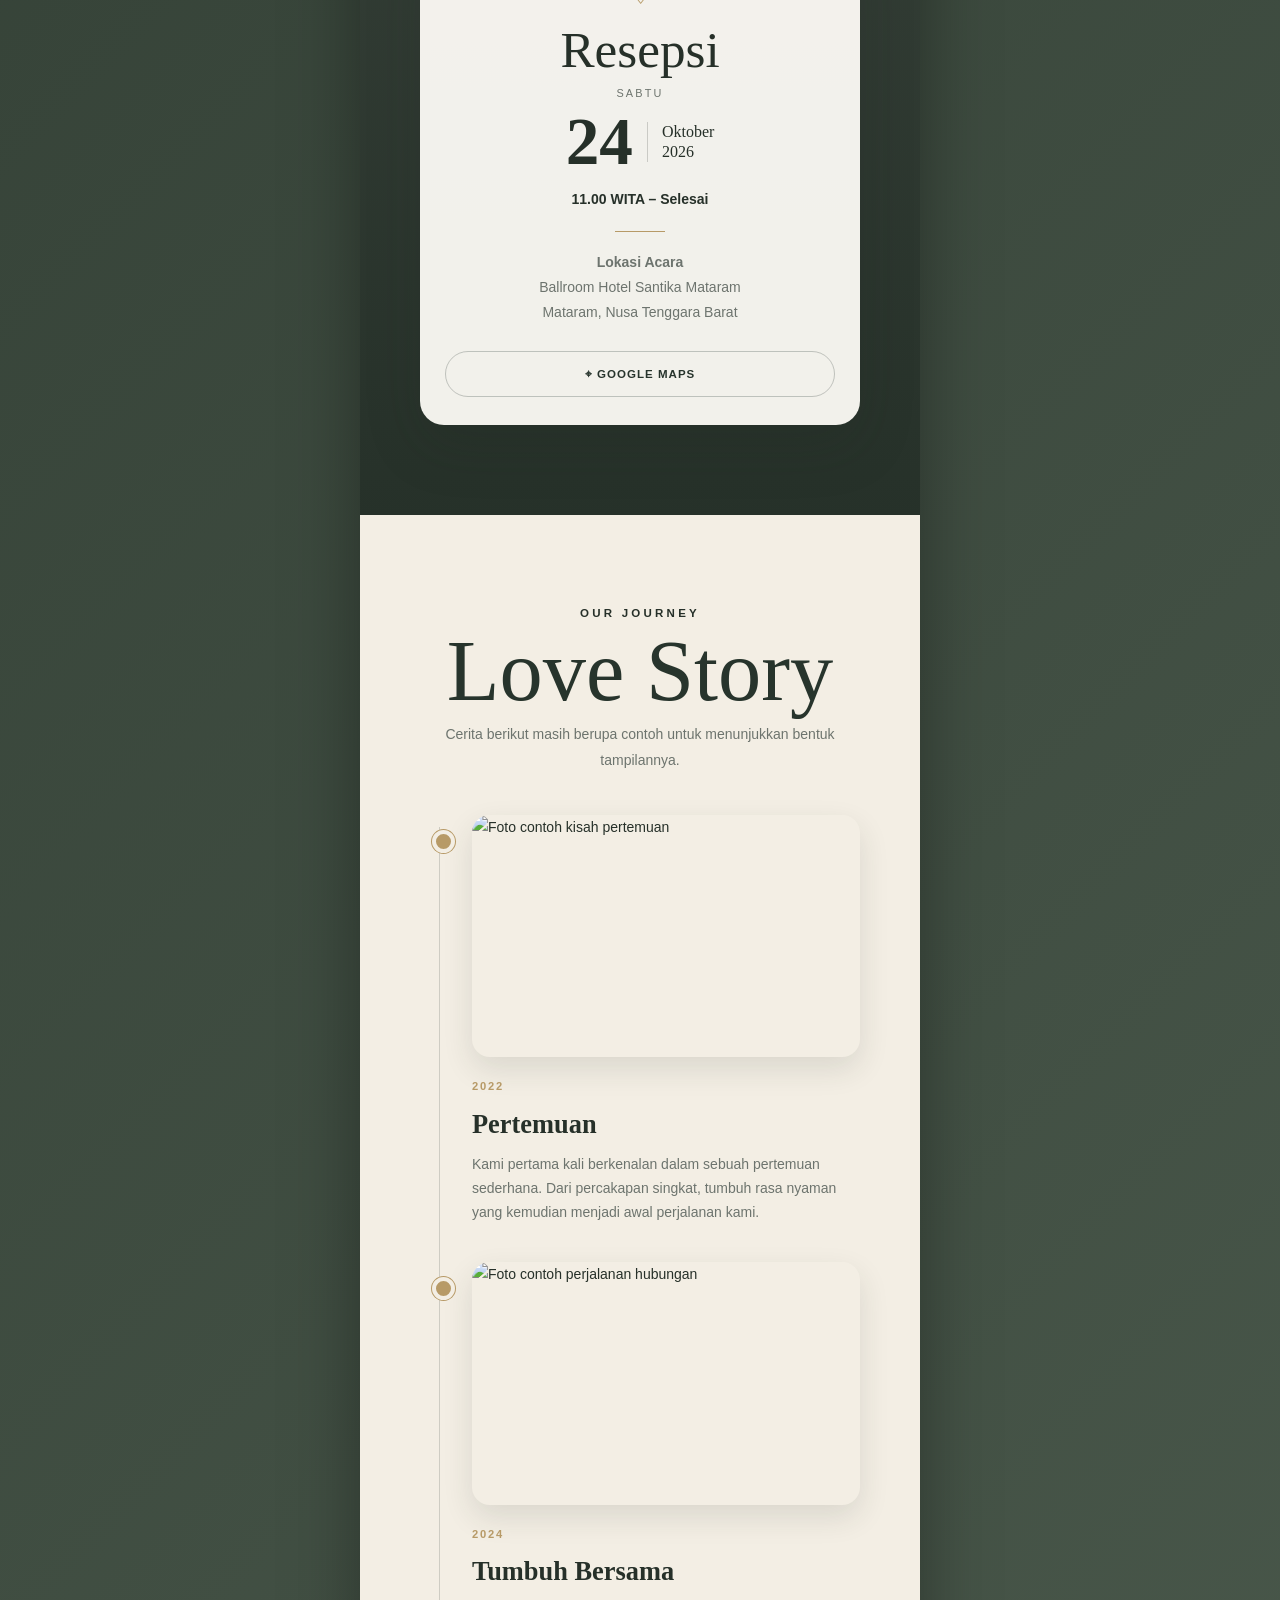
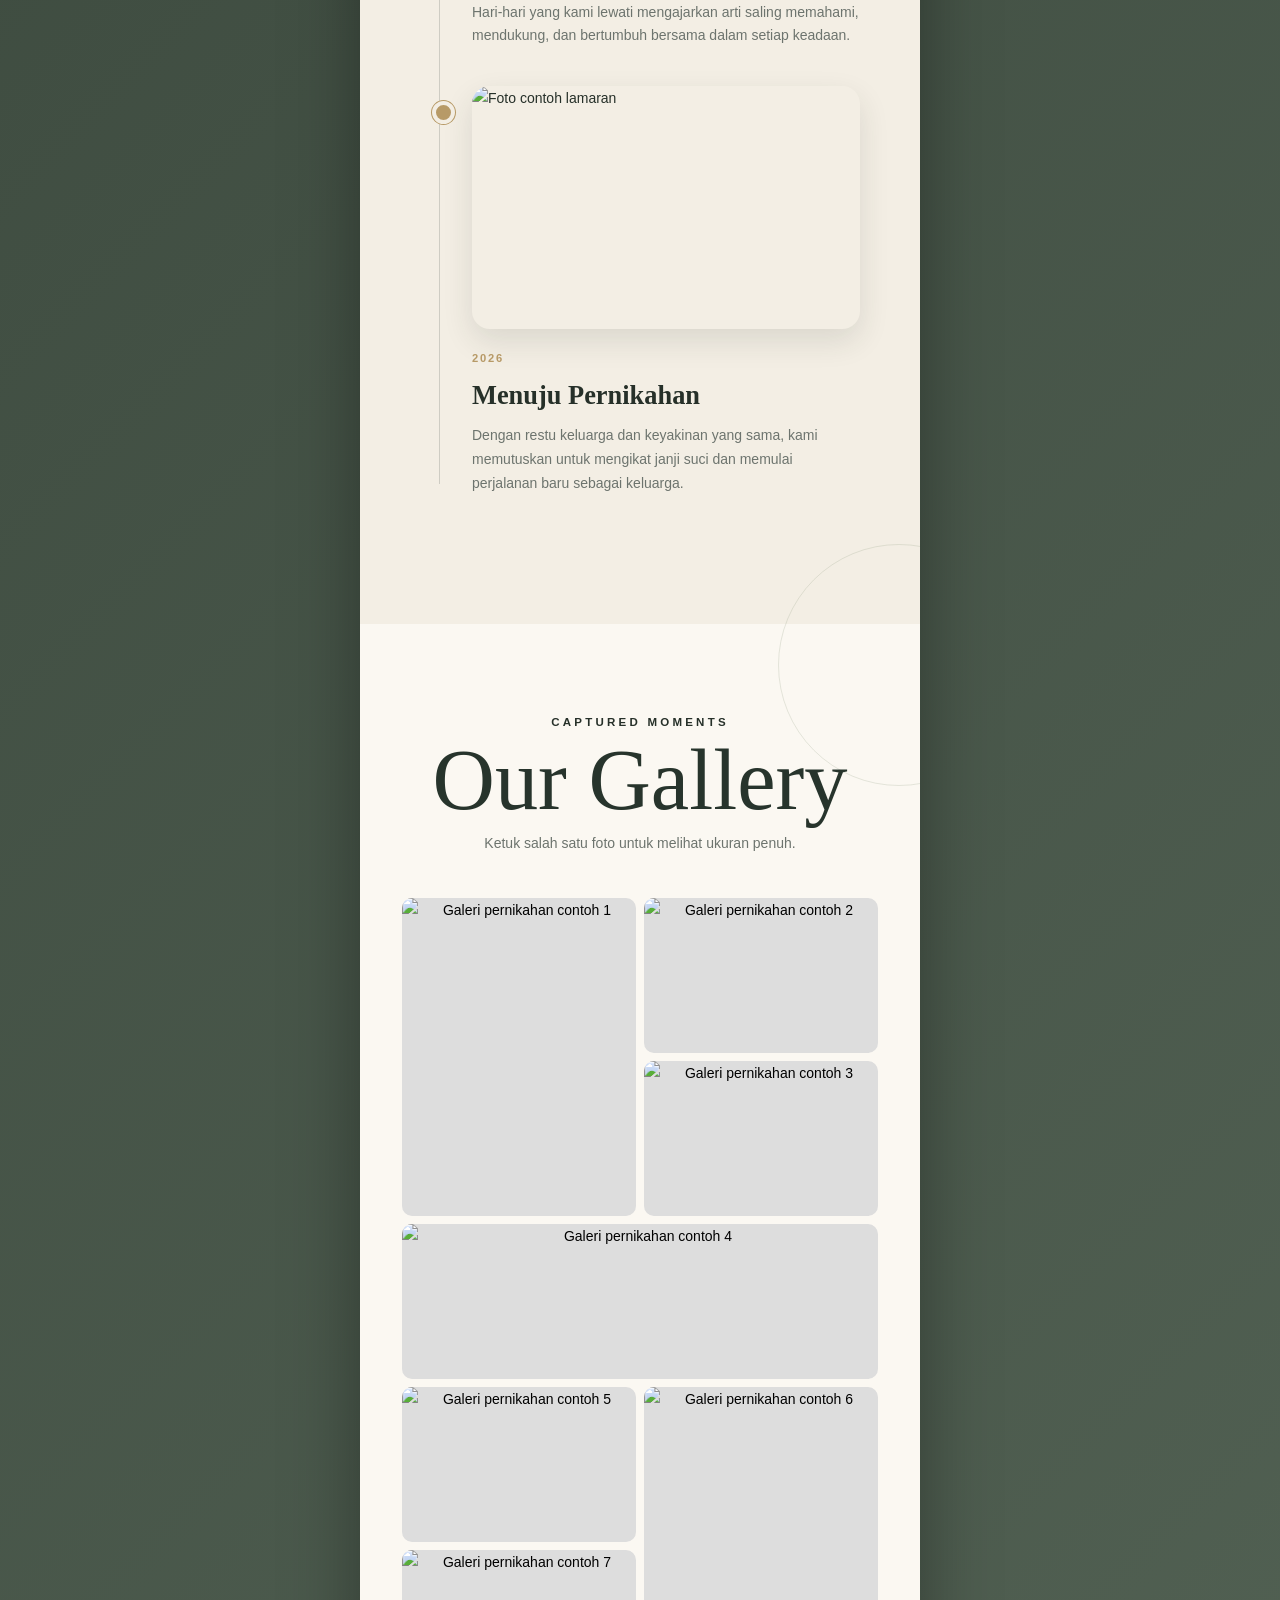
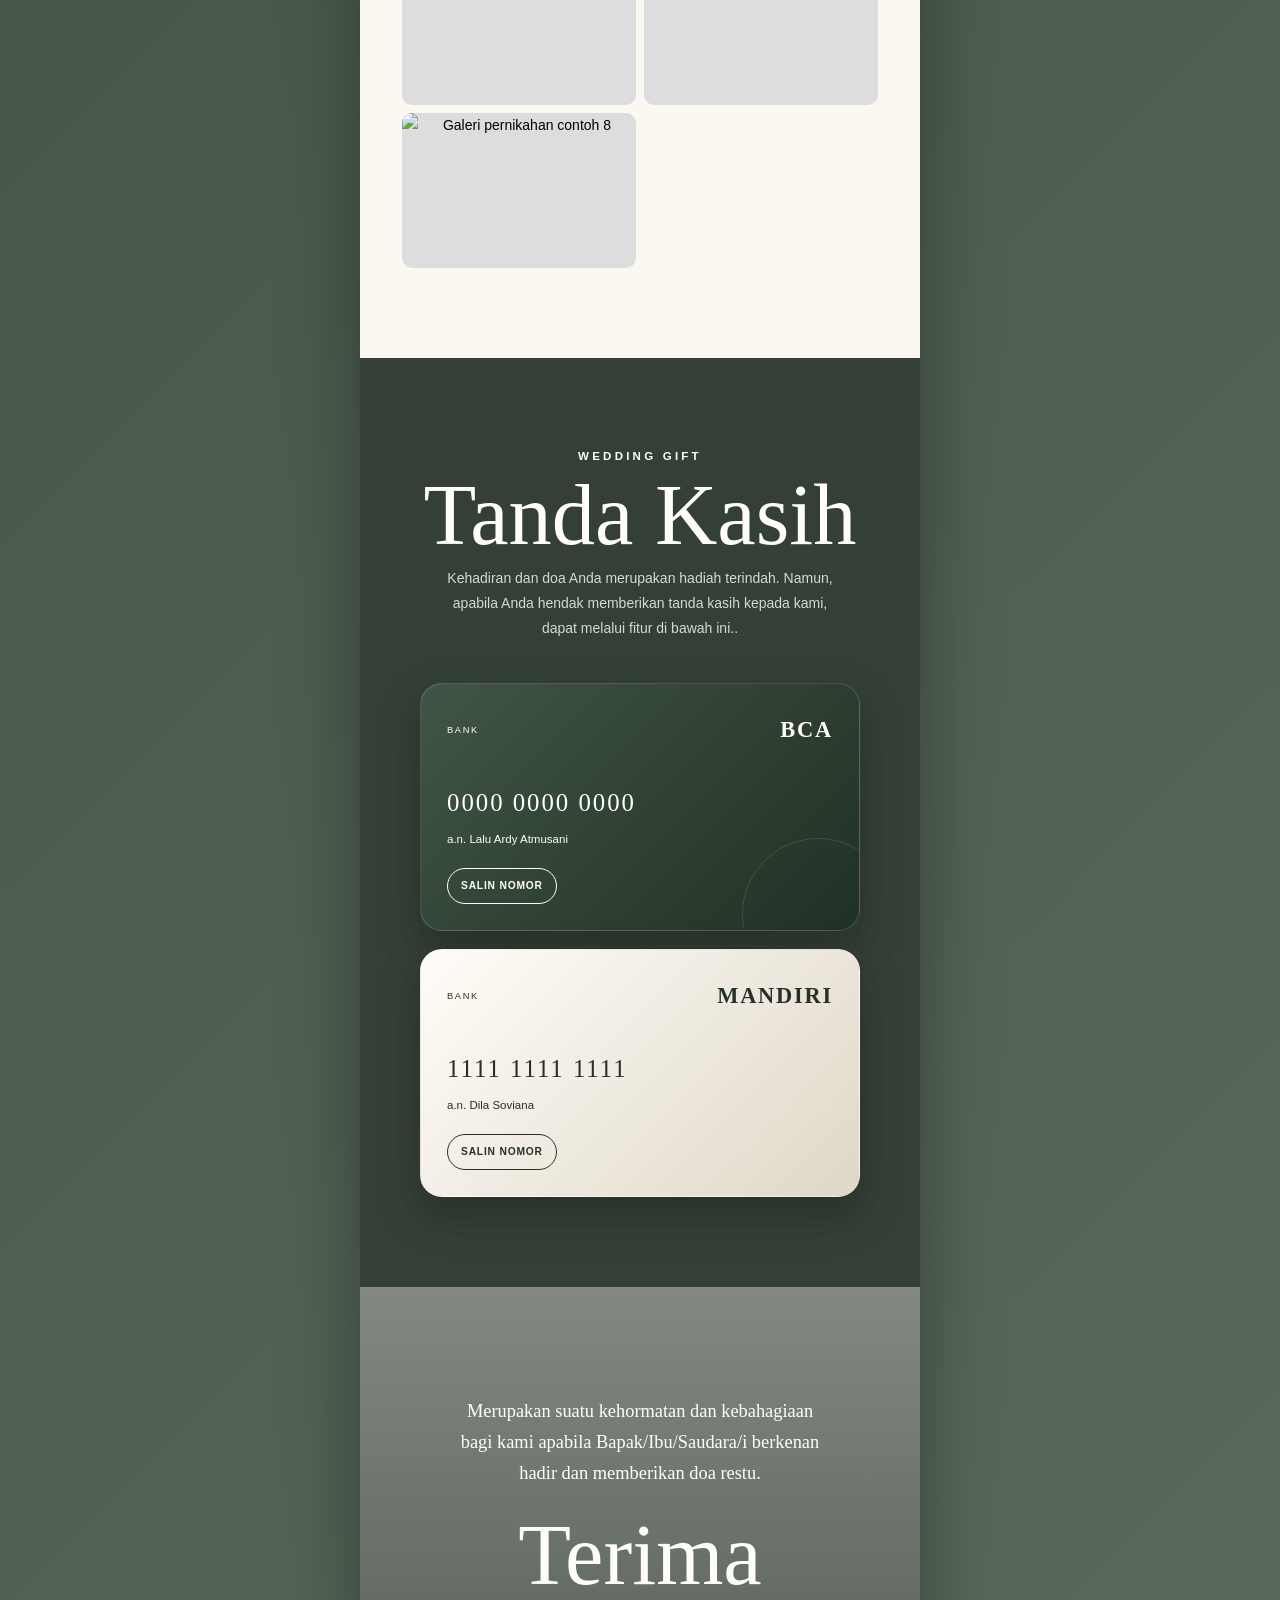
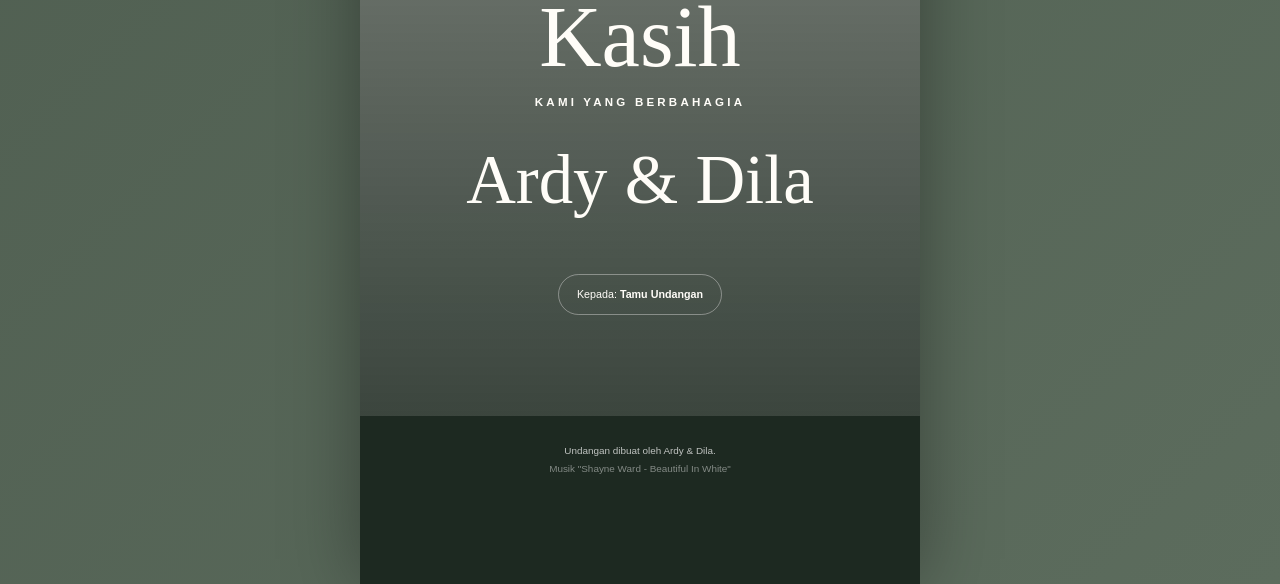
==== commit 80436250: "Update index.html" ====
--- a/index.html
+++ b/index.html
@@ -92,7 +92,7 @@
         <div class="section-heading reveal">
           <p class="eyebrow">Assalamu’alaikum Warahmatullahi Wabarakatuh</p>
           <h2 class="script-title">Mempelai</h2>
-          <p>Dengan memohon rahmat dan rida Allah SWT, kami bermaksud menyelenggarakan pernikahan putra-putri kami.</p>
+          <p>Dengan memohon rahmat dan ridha Allah SWT, kami bermaksud menyelenggarakan pernikahan putra-putri kami.</p>
         </div>
 
         <article class="person reveal reveal--left">
@@ -102,7 +102,7 @@
           <p class="eyebrow">The Groom</p>
           <h3>Lalu Ardy Atmusani</h3>
           <p>Putra dari<br><strong>Bpk. Lalu Pujiatim</strong><br>&amp; <strong>Ibu Ilfat Isroi Nirwani</strong></p>
-          <a class="social-link" href="https://instagram.com/ardyatmusani" target="_blank" rel="noopener noreferrer" aria-label="Instagram Ardy">◎ @ardyatmusani</a>
+          <a class="social-link" href="https://instagram.com/ardyatms" target="_blank" rel="noopener noreferrer" aria-label="Instagram Ardy">◎ @ardyatmusani</a>
         </article>
 
         <div class="ampersand reveal" aria-hidden="true">&</div>
@@ -114,7 +114,7 @@
           <p class="eyebrow">The Bride</p>
           <h3>Dila Soviana</h3>
           <p>Putri dari<br><strong>Bpk. Edy Damara</strong><br>&amp; <strong>Ibu Ellya Nurmala</strong></p>
-          <a class="social-link" href="https://instagram.com/" target="_blank" rel="noopener noreferrer" aria-label="Instagram Dila">◎ @dilasoviana</a>
+          <a class="social-link" href="https://instagram.com/dilasoviana" target="_blank" rel="noopener noreferrer" aria-label="Instagram Dila">◎ @dilasoviana</a>
         </article>
       </div>
     </section>
@@ -134,9 +134,9 @@
             <h3>Akad Nikah</h3>
             <p class="event-card__day">Sabtu</p>
             <div class="event-card__date"><strong>24</strong><span>Oktober<br>2026</span></div>
-            <p class="event-card__time">08.00 – 10.00 WIB</p>
+            <p class="event-card__time">08.00 – 10.00 WITA</p>
             <div class="event-card__line"></div>
-            <p><strong>Lokasi Acara</strong><br>Gedung Serbaguna<br>Palembang, Sumatera Selatan</p>
+            <p><strong>Lokasi Acara</strong><br>Ballroom Hotel Santika Mataram<br>Mataram, Nusa Tenggara Barat</p>
             <a class="button button--outline" href="https://maps.app.goo.gl/V5G1ffjQq5KHocdG9" target="_blank" rel="noopener noreferrer">⌖ Google Maps</a>
           </article>
 
@@ -145,9 +145,9 @@
             <h3>Resepsi</h3>
             <p class="event-card__day">Sabtu</p>
             <div class="event-card__date"><strong>24</strong><span>Oktober<br>2026</span></div>
-            <p class="event-card__time">11.00 WIB – Selesai</p>
+            <p class="event-card__time">11.00 WITA – Selesai</p>
             <div class="event-card__line"></div>
-            <p><strong>Lokasi Acara</strong><br>Gedung Serbaguna<br>Palembang, Sumatera Selatan</p>
+            <p><strong>Lokasi Acara</strong><br>Ballroom Hotel Santika Mataram<br>Mataram, Nusa Tenggara Barat</p>
             <a class="button button--outline" href="https://maps.app.goo.gl/V5G1ffjQq5KHocdG9" target="_blank" rel="noopener noreferrer">⌖ Google Maps</a>
           </article>
         </div>
@@ -243,7 +243,7 @@
         <div class="section-heading section-heading--light reveal">
           <p class="eyebrow">Wedding Gift</p>
           <h2 class="script-title">Tanda Kasih</h2>
-          <p>Kehadiran dan doa Anda adalah hadiah terindah. Bagian rekening berikut hanya contoh dan perlu diganti sebelum dipublikasikan.</p>
+          <p>Kehadiran dan doa Anda merupakan hadiah terindah. Namun, apabila Anda hendak memberikan tanda kasih kepada kami, dapat melalui fitur di bawah ini..</p>
         </div>
 
         <div class="gift-cards">
@@ -277,8 +277,8 @@
     </section>
 
     <footer class="footer">
-      <p>Demo undangan dibuat untuk Ardy & Dila.</p>
-      <p class="footer__credits">Foto demo dari Unsplash · Musik “Johann Pachelbel Canon P 37 1694”, rekaman Mathsci, CC BY 4.0.</p>
+      <p>Undangan dibuat oleh Ardy & Dila.</p>
+      <p class="footer__credits">Musik "Shayne Ward - Beautiful In White"</p>
     </footer>
   </main>
 
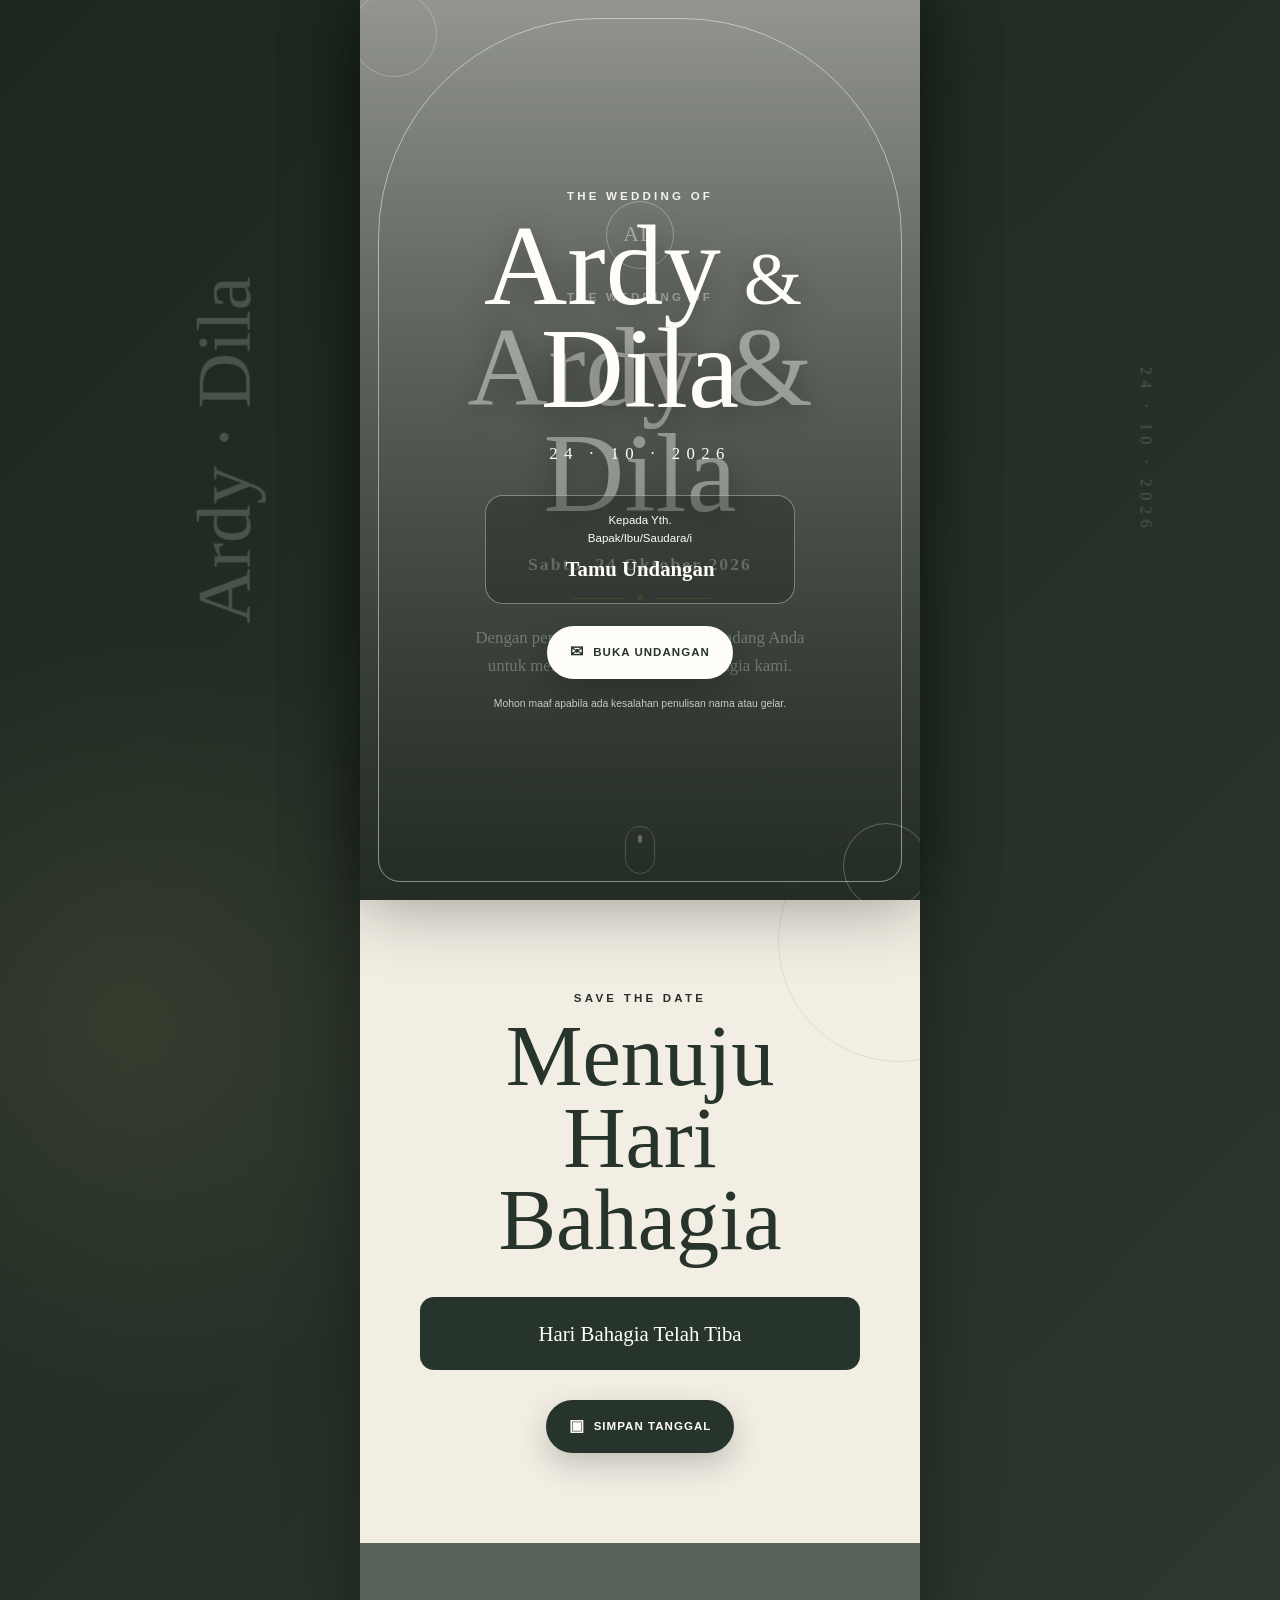
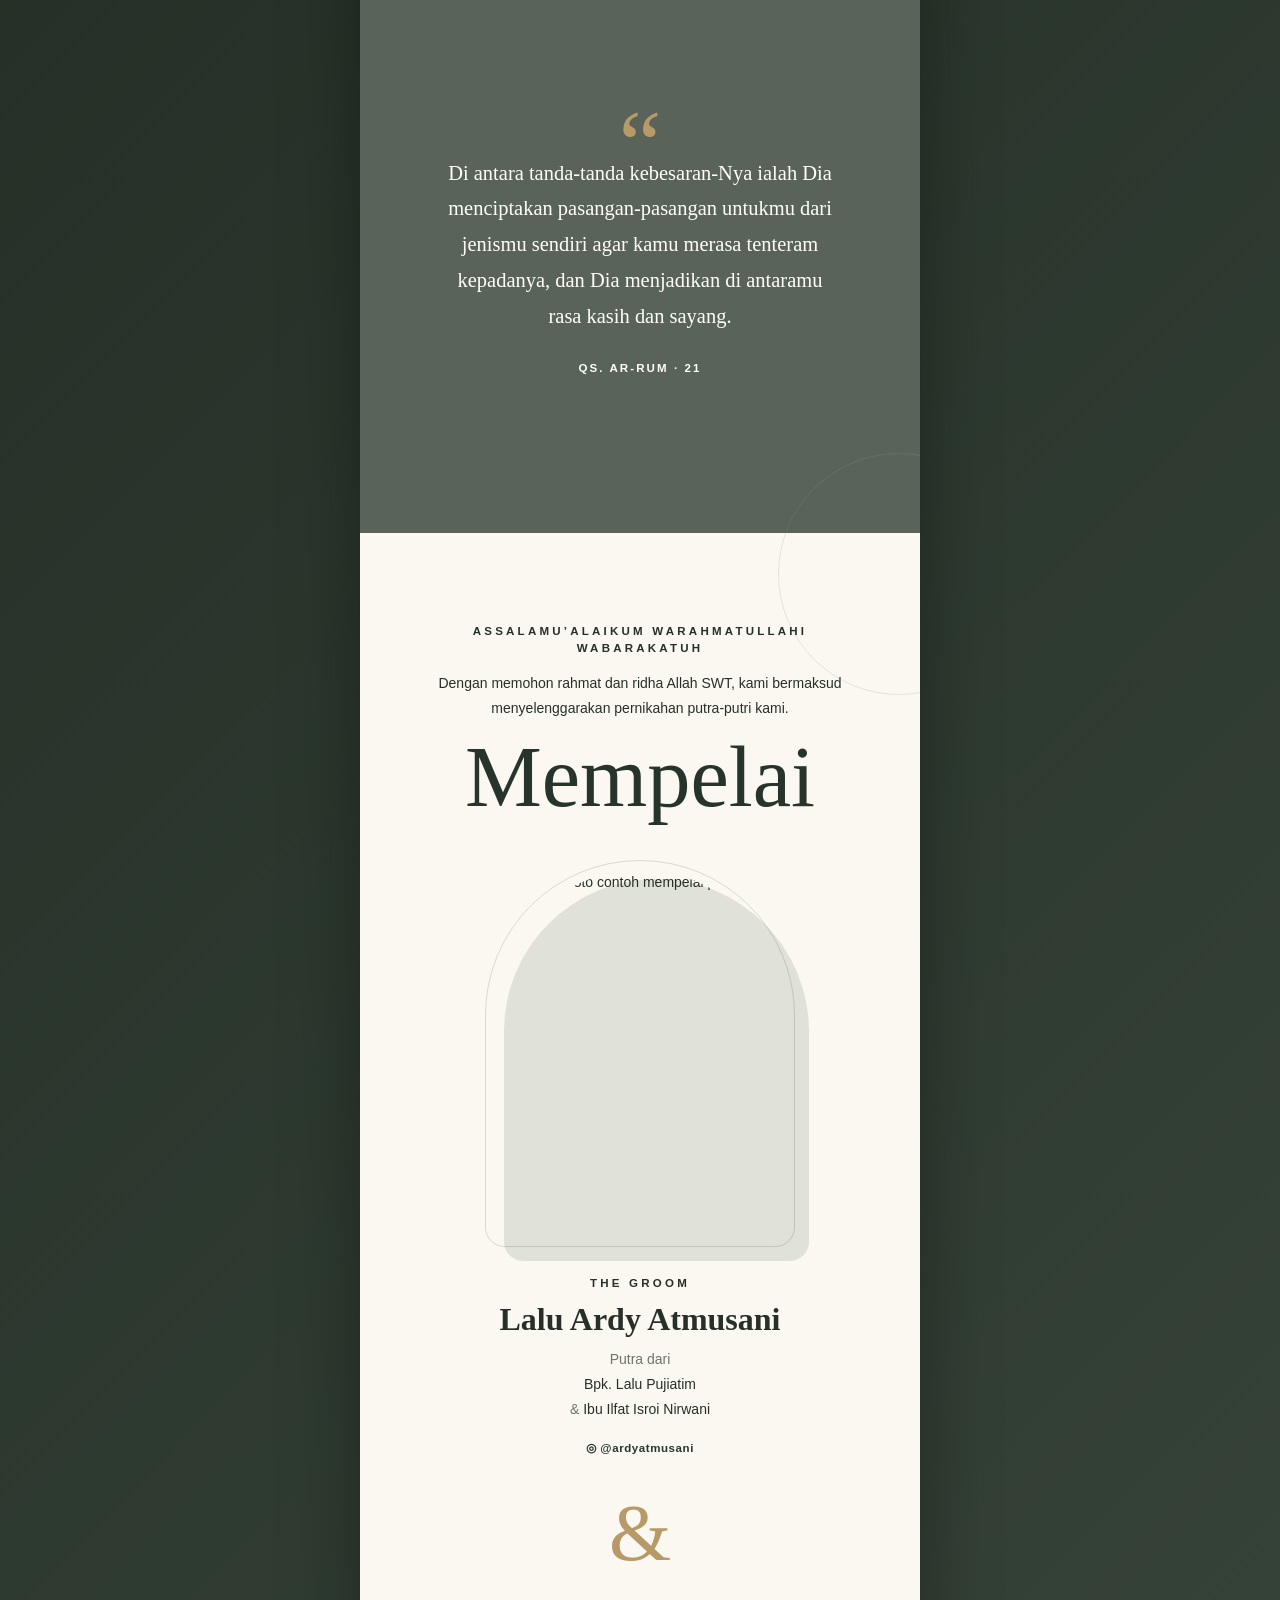
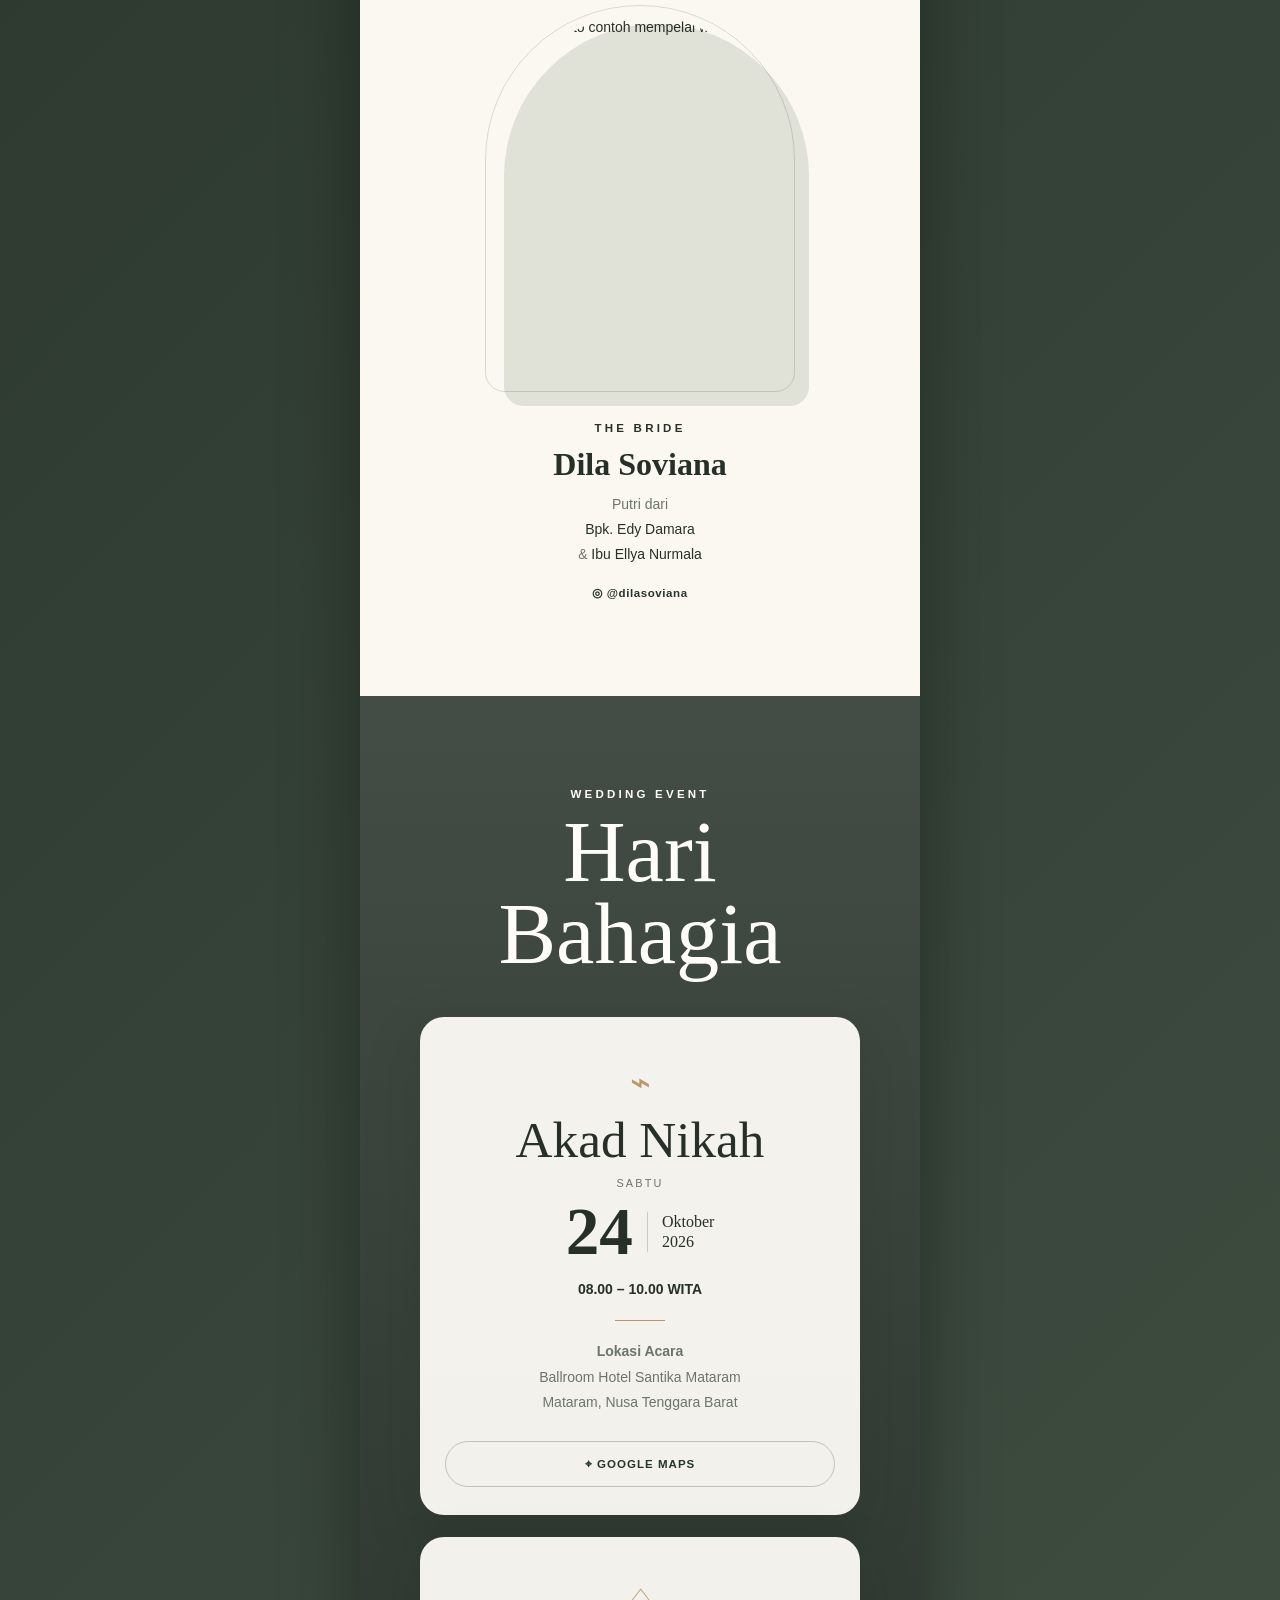
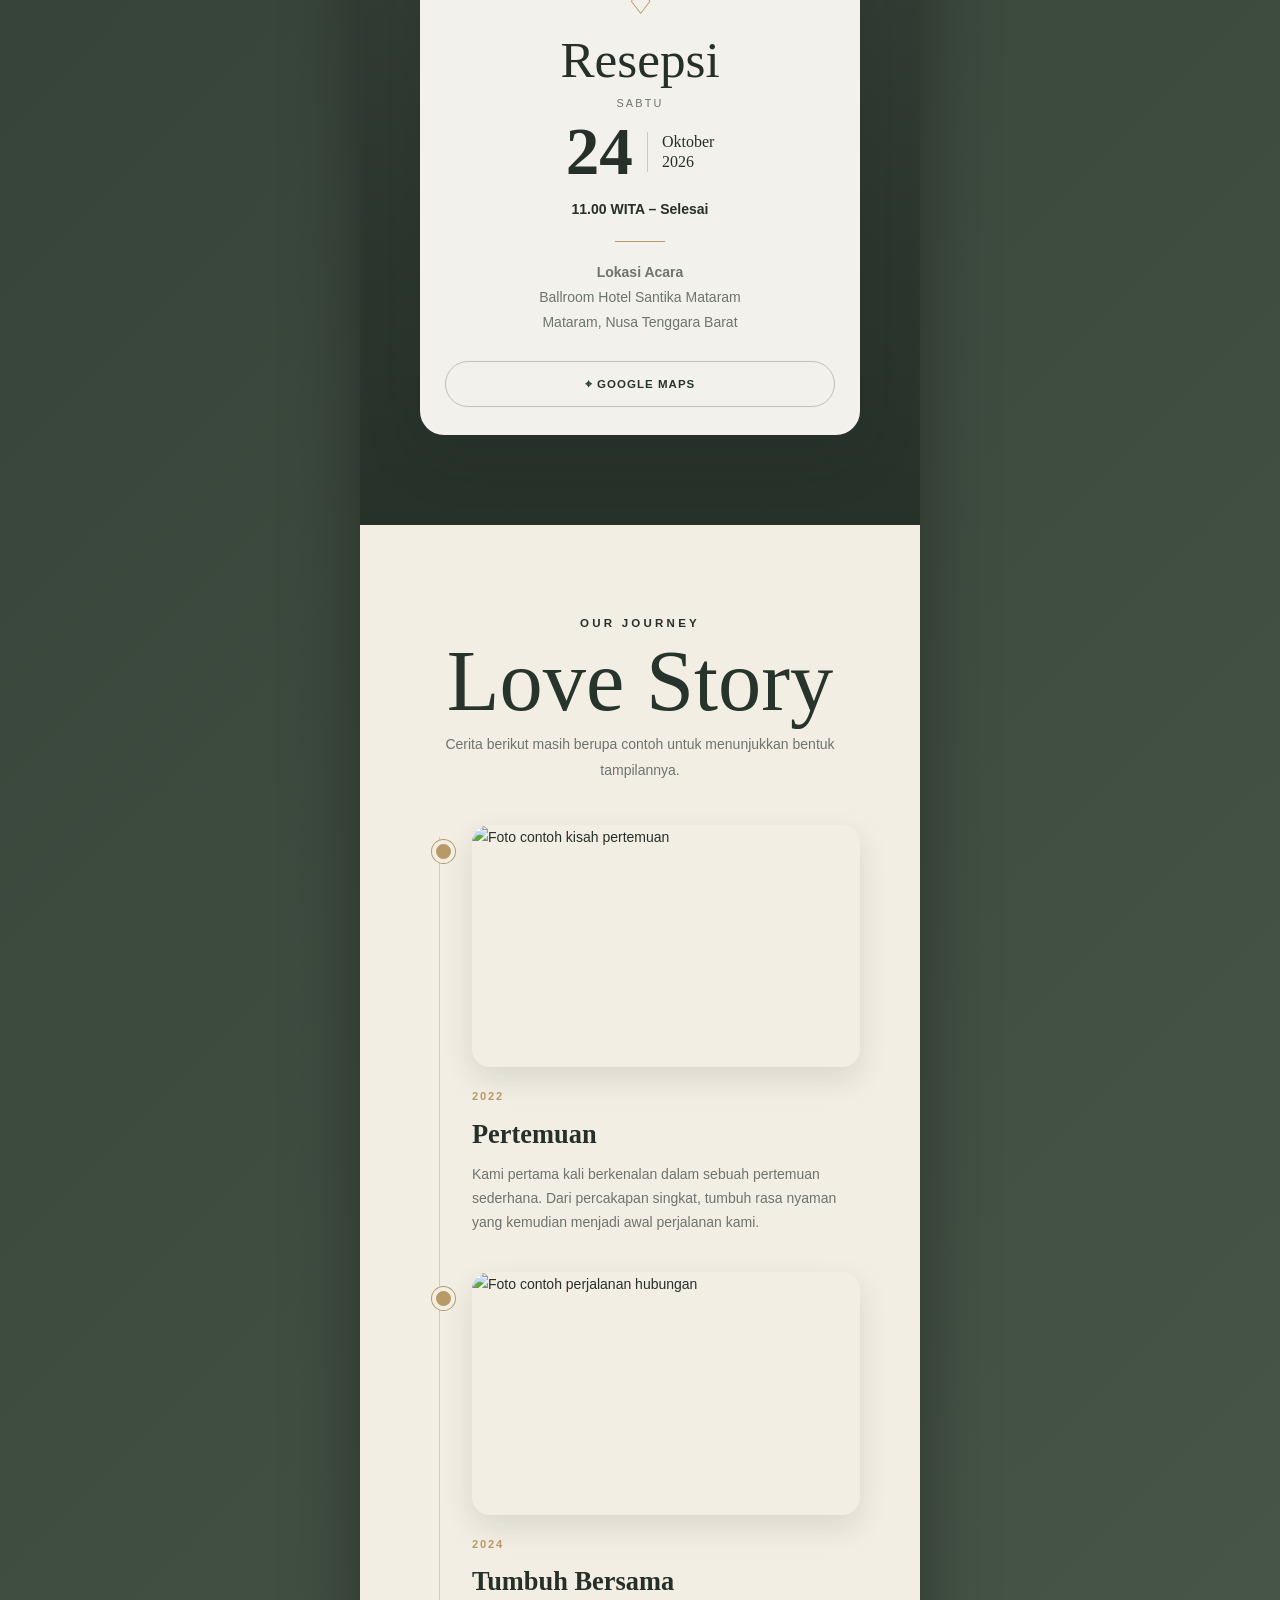
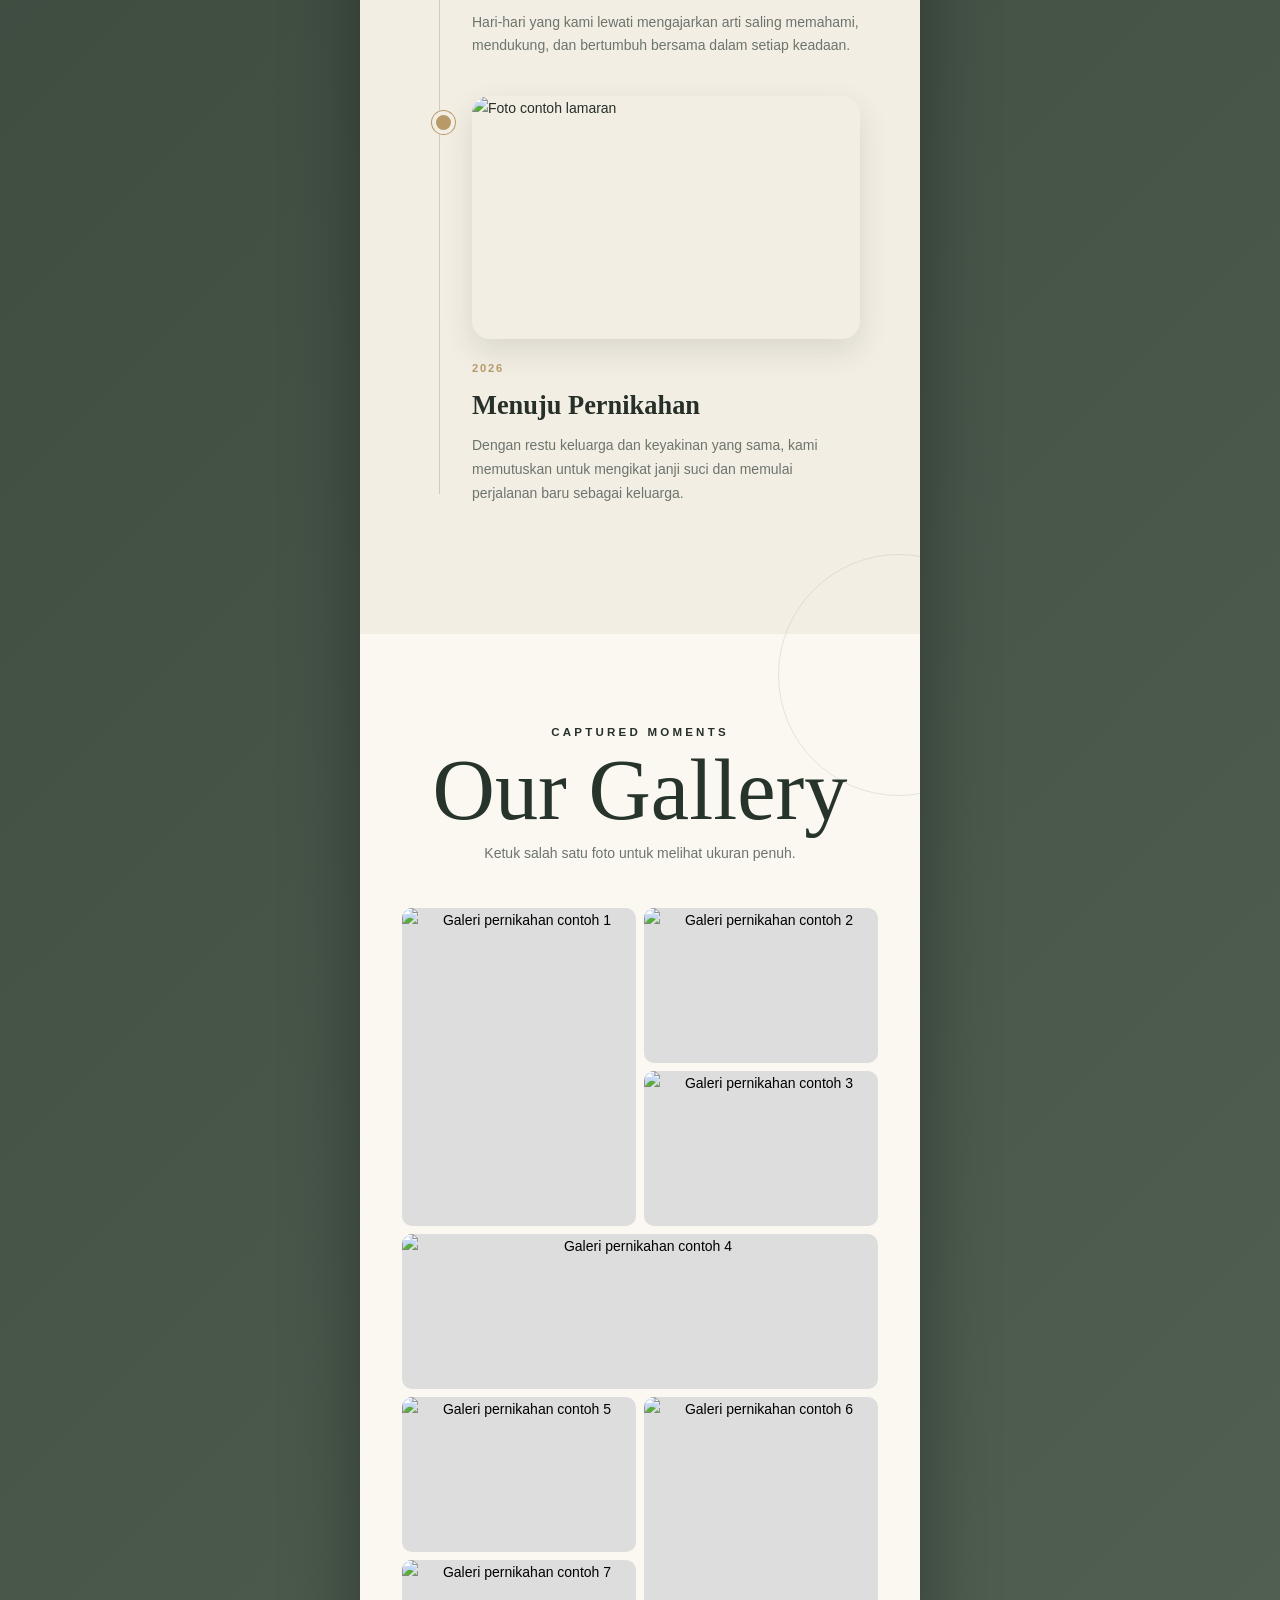
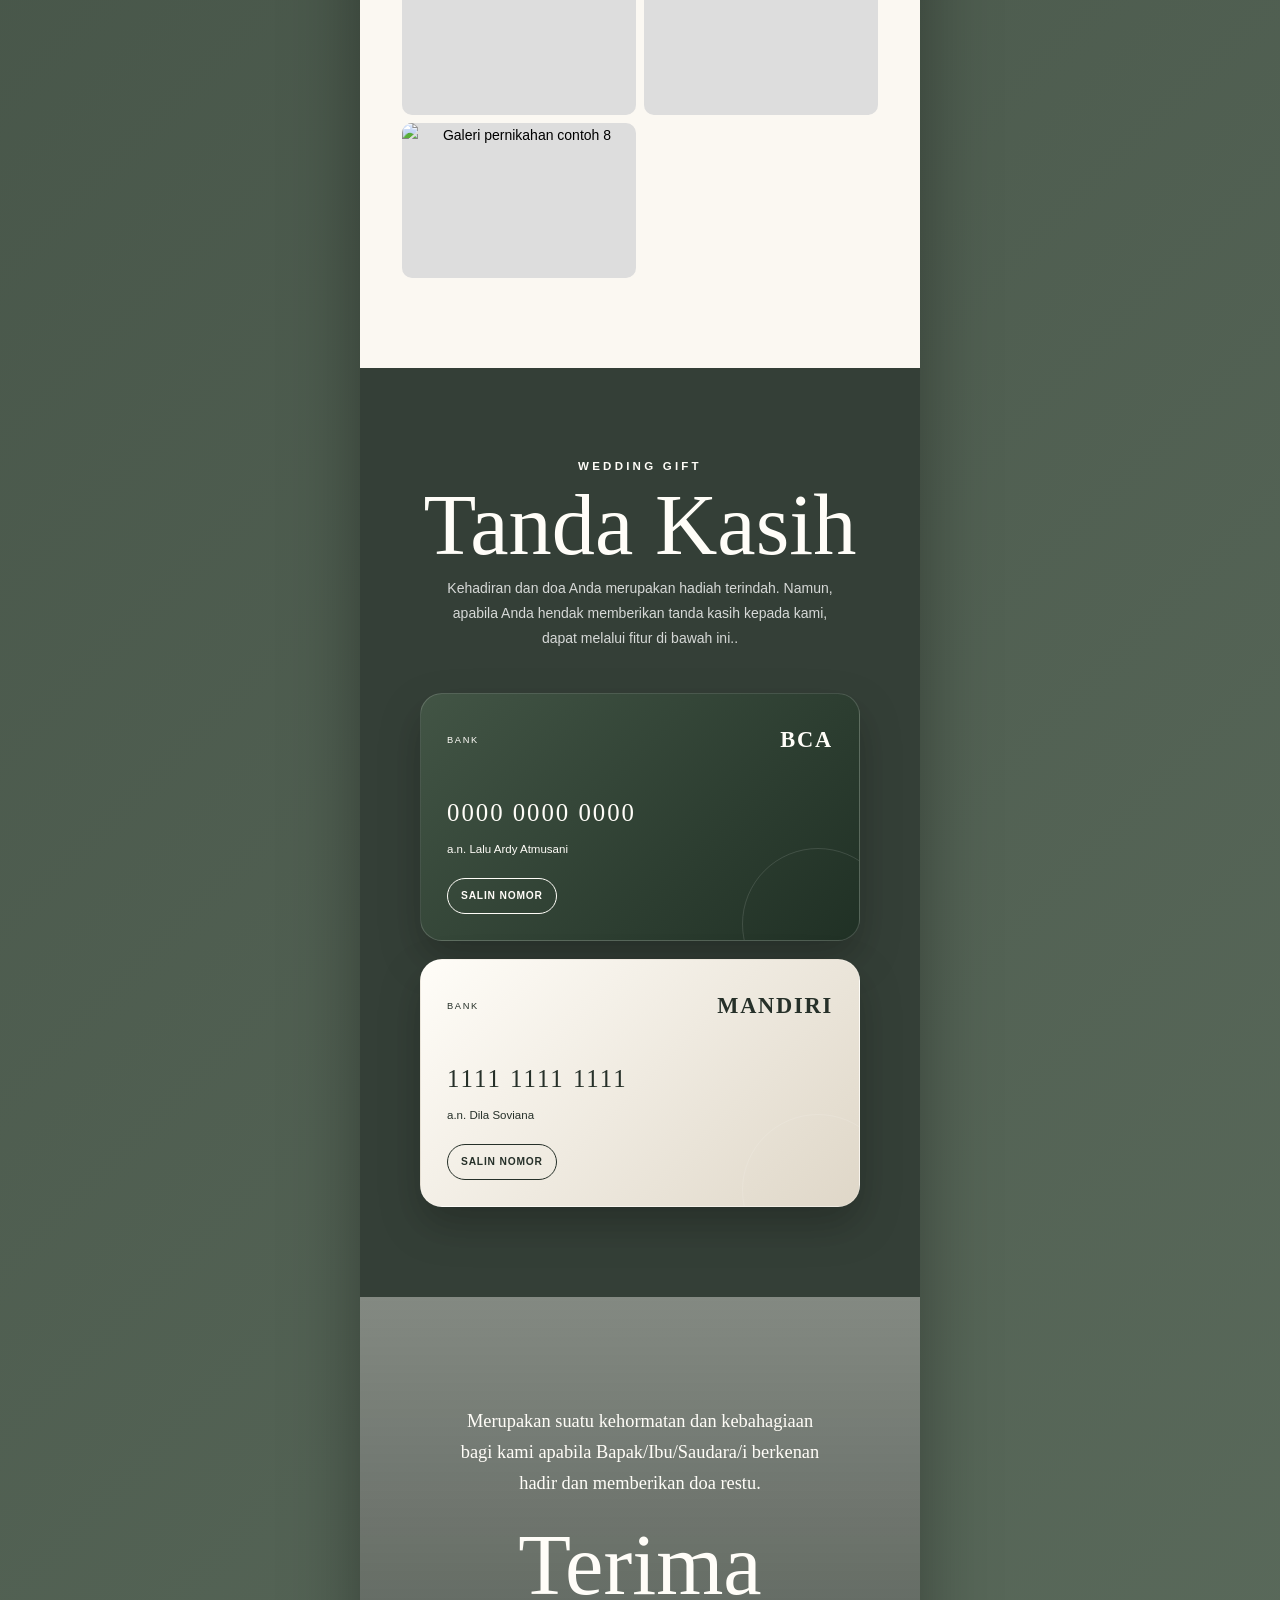
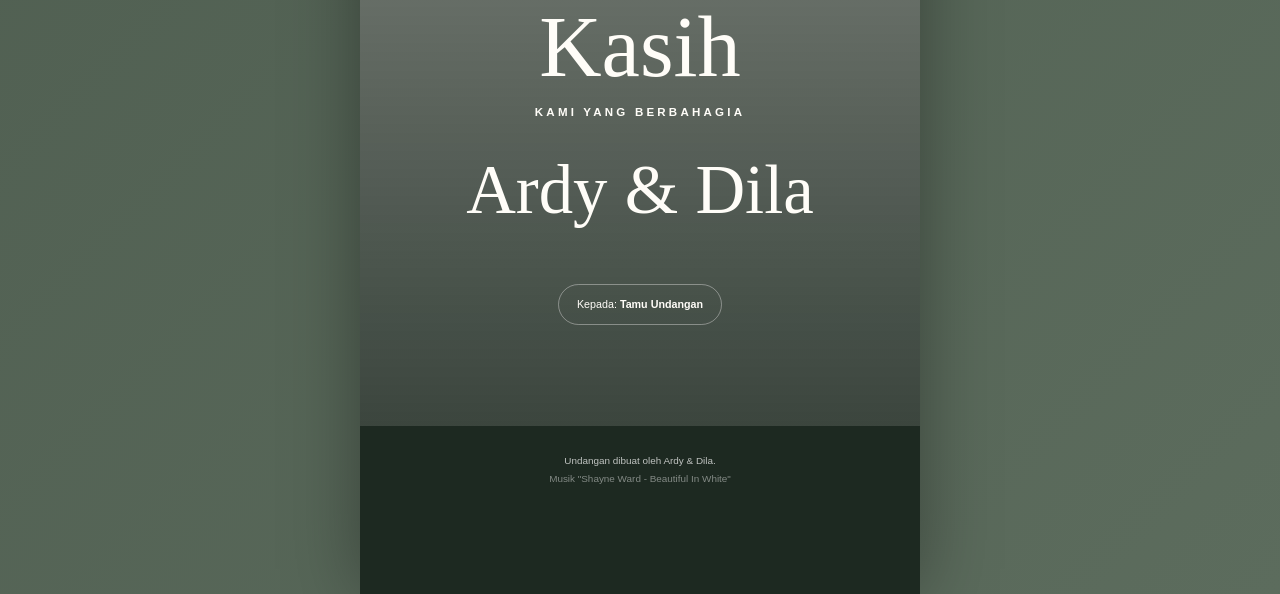
==== commit 3bc1070c: "Update index.html" ====
--- a/index.html
+++ b/index.html
@@ -91,8 +91,8 @@
       <div class="section__inner">
         <div class="section-heading reveal">
           <p class="eyebrow">Assalamu’alaikum Warahmatullahi Wabarakatuh</p>
-          <h2 class="script-title">Mempelai</h2>
           <p>Dengan memohon rahmat dan ridha Allah SWT, kami bermaksud menyelenggarakan pernikahan putra-putri kami.</p>
+           <h2 class="script-title">Mempelai</h2>
         </div>
 
         <article class="person reveal reveal--left">
